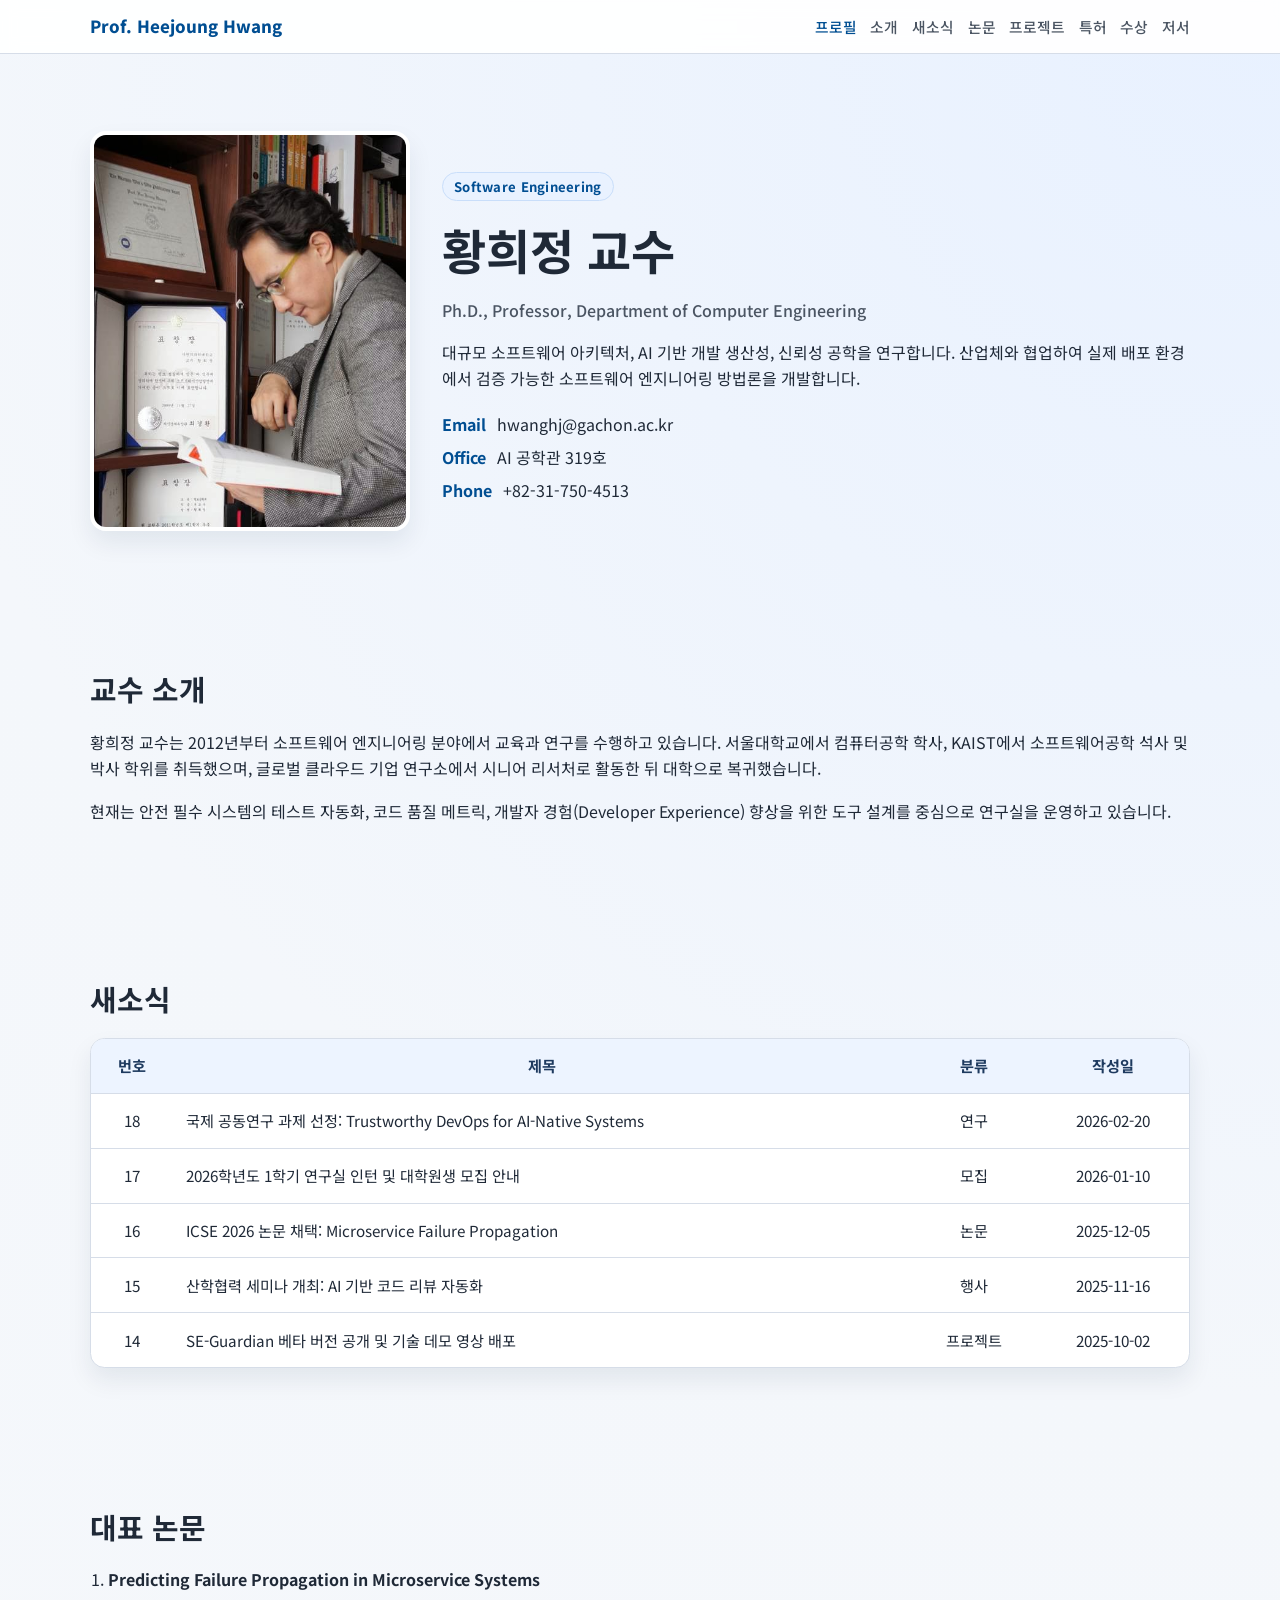
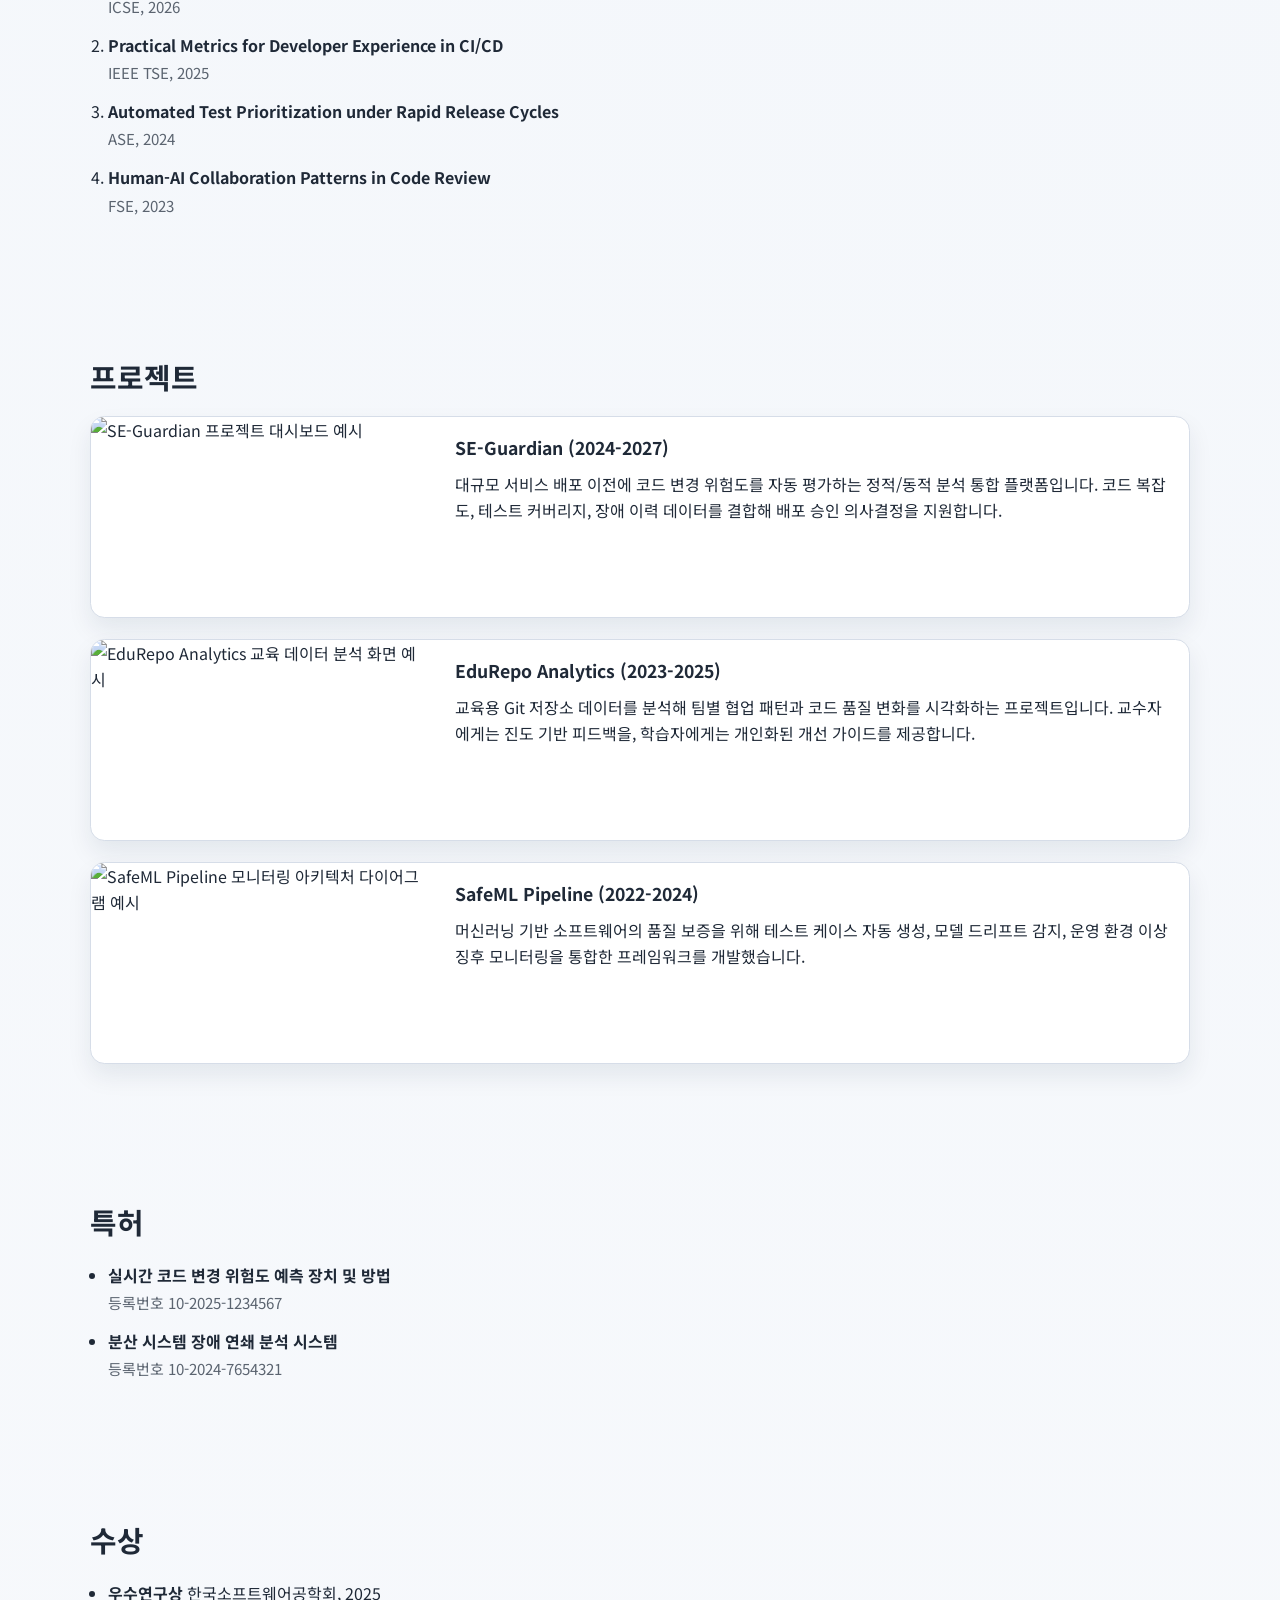
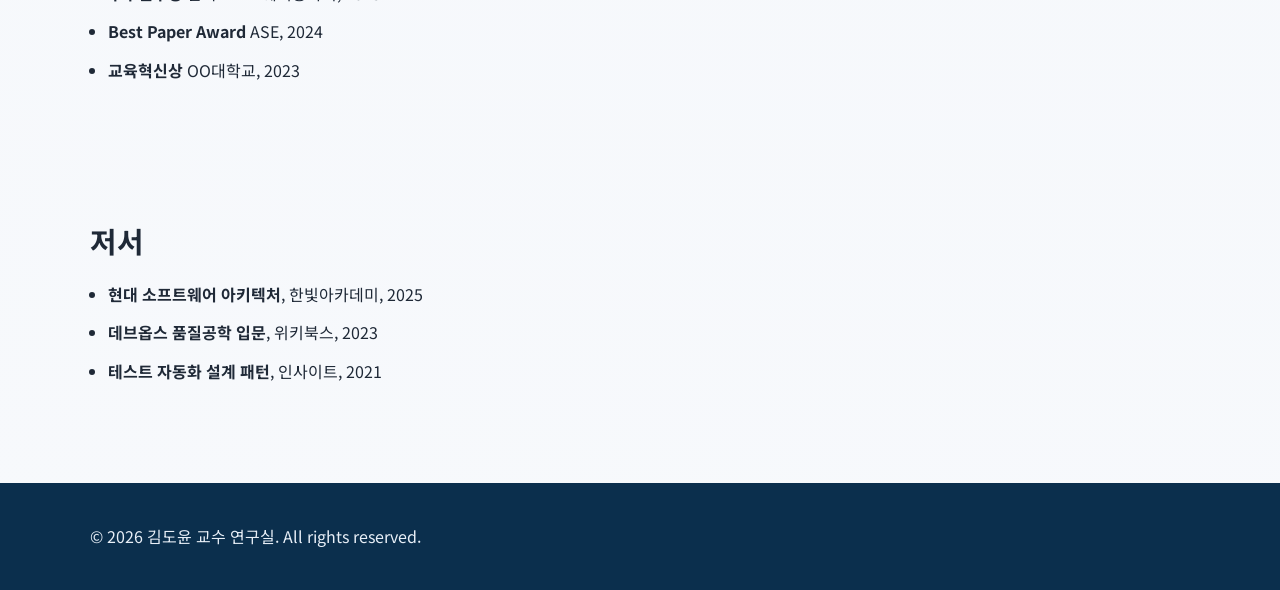
==== index.html @ d131477e "initial commit" ====
<!doctype html>
<html lang="ko">
<head>
  <meta charset="utf-8" />
  <meta name="viewport" content="width=device-width, initial-scale=1" />
  <meta name="description" content="소프트웨어 아키텍처 전문가 황희정 교수 개인 홈페이지" />
  <title>황희정 교수 | SELab</title>
  <link rel="preconnect" href="https://fonts.googleapis.com" />
  <link rel="preconnect" href="https://fonts.gstatic.com" crossorigin />
  <link href="https://fonts.googleapis.com/css2?family=Noto+Sans+KR:wght@400;500;700;800&display=swap" rel="stylesheet" />
  <link rel="stylesheet" href="style.css" />
</head>
<body>
  <header class="site-header" id="top">
    <div class="container header-inner">
      <a href="#top" class="brand">Prof. Heejoung Hwang</a>
      <button class="menu-toggle" aria-label="메뉴 열기" aria-expanded="false">☰</button>
      <nav class="nav" aria-label="주요 메뉴">
        <a href="#profile">프로필</a>
        <a href="#about">소개</a>
        <a href="#news">새소식</a>
        <a href="#papers">논문</a>
        <a href="#projects">프로젝트</a>
        <a href="#patents">특허</a>
        <a href="#awards">수상</a>
        <a href="#books">저서</a>
      </nav>
    </div>
  </header>

  <main>
    <section class="hero section" id="profile">
      <div class="container hero-grid">
        <img
          class="profile-photo"
          src="img/profile.jpg"
          alt="황희정 교수 프로필 사진"
        />
        <div class="hero-text">
          <p class="eyebrow">Software Engineering</p>
          <h1>황희정 교수</h1>
          <p class="subtitle">Ph.D., Professor, Department of Computer Engineering</p>
          <p>
            대규모 소프트웨어 아키텍처, AI 기반 개발 생산성, 신뢰성 공학을 연구합니다.
            산업체와 협업하여 실제 배포 환경에서 검증 가능한 소프트웨어 엔지니어링 방법론을 개발합니다.
          </p>
          <ul class="quick-info">
            <li><strong>Email</strong> hwanghj@gachon.ac.kr</li>
            <li><strong>Office</strong> AI 공학관 319호</li>
            <li><strong>Phone</strong> +82-31-750-4513</li>
          </ul>
        </div>
      </div>
    </section>

    <section class="section" id="about">
      <div class="container">
        <h2>교수 소개</h2>
        <p>
          황희정 교수는 2012년부터 소프트웨어 엔지니어링 분야에서 교육과 연구를 수행하고 있습니다.
          서울대학교에서 컴퓨터공학 학사, KAIST에서 소프트웨어공학 석사 및 박사 학위를 취득했으며,
          글로벌 클라우드 기업 연구소에서 시니어 리서처로 활동한 뒤 대학으로 복귀했습니다.
        </p>
        <p>
          현재는 안전 필수 시스템의 테스트 자동화, 코드 품질 메트릭, 개발자 경험(Developer Experience)
          향상을 위한 도구 설계를 중심으로 연구실을 운영하고 있습니다.
        </p>
      </div>
    </section>

    <section class="section" id="news">
      <div class="container">
        <h2>새소식</h2>
        <div class="news-board-wrap">
          <table class="news-board">
            <caption>교수 연구실 공지 및 소식</caption>
            <thead>
              <tr>
                <th scope="col">번호</th>
                <th scope="col">제목</th>
                <th scope="col">분류</th>
                <th scope="col">작성일</th>
              </tr>
            </thead>
            <tbody>
              <tr>
                <td>18</td>
                <td><a href="news/18.html">국제 공동연구 과제 선정: Trustworthy DevOps for AI-Native Systems</a></td>
                <td>연구</td>
                <td>2026-02-20</td>
              </tr>
              <tr>
                <td>17</td>
                <td><a href="news/17.html">2026학년도 1학기 연구실 인턴 및 대학원생 모집 안내</a></td>
                <td>모집</td>
                <td>2026-01-10</td>
              </tr>
              <tr>
                <td>16</td>
                <td><a href="news/16.html">ICSE 2026 논문 채택: Microservice Failure Propagation</a></td>
                <td>논문</td>
                <td>2025-12-05</td>
              </tr>
              <tr>
                <td>15</td>
                <td><a href="news/15.html">산학협력 세미나 개최: AI 기반 코드 리뷰 자동화</a></td>
                <td>행사</td>
                <td>2025-11-16</td>
              </tr>
              <tr>
                <td>14</td>
                <td><a href="news/14.html">SE-Guardian 베타 버전 공개 및 기술 데모 영상 배포</a></td>
                <td>프로젝트</td>
                <td>2025-10-02</td>
              </tr>
            </tbody>
          </table>
        </div>
      </div>
    </section>

    <section class="section" id="papers">
      <div class="container">
        <h2>대표 논문</h2>
        <ol class="list">
          <li>
            <strong>Predicting Failure Propagation in Microservice Systems</strong>
            <span>ICSE, 2026</span>
          </li>
          <li>
            <strong>Practical Metrics for Developer Experience in CI/CD</strong>
            <span>IEEE TSE, 2025</span>
          </li>
          <li>
            <strong>Automated Test Prioritization under Rapid Release Cycles</strong>
            <span>ASE, 2024</span>
          </li>
          <li>
            <strong>Human-AI Collaboration Patterns in Code Review</strong>
            <span>FSE, 2023</span>
          </li>
        </ol>
      </div>
    </section>

    <section class="section" id="projects">
      <div class="container">
        <h2>프로젝트</h2>
        <div class="project-list">
          <article class="project-item">
            <img
              src="https://images.unsplash.com/photo-1518770660439-4636190af475?auto=format&fit=crop&w=1200&q=80"
              alt="SE-Guardian 프로젝트 대시보드 예시"
            />
            <div class="project-body">
              <h3>SE-Guardian (2024-2027)</h3>
              <p>
                대규모 서비스 배포 이전에 코드 변경 위험도를 자동 평가하는 정적/동적 분석 통합 플랫폼입니다.
                코드 복잡도, 테스트 커버리지, 장애 이력 데이터를 결합해 배포 승인 의사결정을 지원합니다.
              </p>
            </div>
          </article>

          <article class="project-item">
            <img
              src="https://images.unsplash.com/photo-1461749280684-dccba630e2f6?auto=format&fit=crop&w=1200&q=80"
              alt="EduRepo Analytics 교육 데이터 분석 화면 예시"
            />
            <div class="project-body">
              <h3>EduRepo Analytics (2023-2025)</h3>
              <p>
                교육용 Git 저장소 데이터를 분석해 팀별 협업 패턴과 코드 품질 변화를 시각화하는 프로젝트입니다.
                교수자에게는 진도 기반 피드백을, 학습자에게는 개인화된 개선 가이드를 제공합니다.
              </p>
            </div>
          </article>

          <article class="project-item">
            <img
              src="https://images.unsplash.com/photo-1451187580459-43490279c0fa?auto=format&fit=crop&w=1200&q=80"
              alt="SafeML Pipeline 모니터링 아키텍처 다이어그램 예시"
            />
            <div class="project-body">
              <h3>SafeML Pipeline (2022-2024)</h3>
              <p>
                머신러닝 기반 소프트웨어의 품질 보증을 위해 테스트 케이스 자동 생성, 모델 드리프트 감지,
                운영 환경 이상징후 모니터링을 통합한 프레임워크를 개발했습니다.
              </p>
            </div>
          </article>
        </div>
      </div>
    </section>

    <section class="section" id="patents">
      <div class="container">
        <h2>특허</h2>
        <ul class="list">
          <li>
            <strong>실시간 코드 변경 위험도 예측 장치 및 방법</strong>
            <span>등록번호 10-2025-1234567</span>
          </li>
          <li>
            <strong>분산 시스템 장애 연쇄 분석 시스템</strong>
            <span>등록번호 10-2024-7654321</span>
          </li>
        </ul>
      </div>
    </section>

    <section class="section" id="awards">
      <div class="container">
        <h2>수상</h2>
        <ul class="list">
          <li><strong>우수연구상</strong> 한국소프트웨어공학회, 2025</li>
          <li><strong>Best Paper Award</strong> ASE, 2024</li>
          <li><strong>교육혁신상</strong> OO대학교, 2023</li>
        </ul>
      </div>
    </section>

    <section class="section" id="books">
      <div class="container">
        <h2>저서</h2>
        <ul class="list">
          <li><strong>현대 소프트웨어 아키텍처</strong>, 한빛아카데미, 2025</li>
          <li><strong>데브옵스 품질공학 입문</strong>, 위키북스, 2023</li>
          <li><strong>테스트 자동화 설계 패턴</strong>, 인사이트, 2021</li>
        </ul>
      </div>
    </section>
  </main>

  <footer class="site-footer">
    <div class="container">
      <p>© 2026 김도윤 교수 연구실. All rights reserved.</p>
    </div>
  </footer>

  <script src="script.js"></script>
</body>
</html>
---- style.css ----
:root {
  --bg: #f4f7fb;
  --surface: #ffffff;
  --text: #1f2937;
  --muted: #4b5563;
  --line: #d6dde8;
  --primary: #004e92;
  --primary-soft: #e9f2ff;
  --shadow: 0 12px 24px rgba(18, 38, 63, 0.08);
}

* {
  box-sizing: border-box;
}

html {
  scroll-behavior: smooth;
}

body {
  margin: 0;
  font-family: "Noto Sans KR", sans-serif;
  background: radial-gradient(circle at top right, #e8f1ff 0%, #f4f7fb 35%, #f7f9fc 100%);
  color: var(--text);
  line-height: 1.65;
}

.container {
  width: min(1100px, 92%);
  margin: 0 auto;
}

.site-header {
  position: sticky;
  top: 0;
  z-index: 30;
  background: rgba(255, 255, 255, 0.92);
  backdrop-filter: blur(8px);
  border-bottom: 1px solid var(--line);
}

.header-inner {
  display: flex;
  align-items: center;
  justify-content: space-between;
  padding: 0.8rem 0;
  gap: 1rem;
}

.brand {
  font-size: 1.05rem;
  font-weight: 800;
  color: var(--primary);
  text-decoration: none;
}

.nav {
  display: flex;
  gap: 0.85rem;
  flex-wrap: wrap;
}

.nav a {
  text-decoration: none;
  color: var(--muted);
  font-weight: 500;
  font-size: 0.92rem;
}

.nav a:hover,
.nav a.active {
  color: var(--primary);
}

.menu-toggle {
  display: none;
  border: 1px solid var(--line);
  background: var(--surface);
  color: var(--text);
  border-radius: 0.5rem;
  padding: 0.35rem 0.55rem;
  font-size: 1.1rem;
}

.section {
  padding: 4.2rem 0;
}

.section h2 {
  font-size: 1.8rem;
  margin: 0 0 1rem;
}

.hero {
  padding-top: 4.8rem;
}

.hero-grid {
  display: grid;
  grid-template-columns: 320px 1fr;
  gap: 2rem;
  align-items: center;
}

.profile-photo {
  width: 100%;
  border-radius: 1rem;
  border: 4px solid var(--surface);
  box-shadow: var(--shadow);
  object-fit: cover;
  aspect-ratio: 4 / 5;
}

.eyebrow {
  display: inline-block;
  background: var(--primary-soft);
  color: var(--primary);
  border: 1px solid #c9defa;
  border-radius: 999px;
  padding: 0.15rem 0.7rem;
  font-size: 0.82rem;
  font-weight: 700;
  letter-spacing: 0.02em;
  margin-bottom: 0.6rem;
}

.hero-text h1 {
  margin: 0;
  font-size: clamp(2rem, 4vw, 3rem);
}

.subtitle {
  margin: 0.45rem 0 1rem;
  color: var(--muted);
  font-weight: 500;
}

.quick-info {
  list-style: none;
  padding: 0;
  margin: 1.2rem 0 0;
  display: grid;
  gap: 0.4rem;
}

.quick-info strong {
  color: var(--primary);
  margin-right: 0.45rem;
}

.cards {
  display: grid;
  gap: 1rem;
  grid-template-columns: repeat(auto-fit, minmax(230px, 1fr));
}

.card {
  background: var(--surface);
  border: 1px solid var(--line);
  border-radius: 0.9rem;
  padding: 1.15rem;
  box-shadow: var(--shadow);
}

.card h3 {
  margin: 0.35rem 0 0.45rem;
  font-size: 1.04rem;
}

.date {
  margin: 0;
  font-size: 0.82rem;
  color: #6b7280;
}

.news-board-wrap {
  border: 1px solid var(--line);
  border-radius: 0.9rem;
  overflow-x: auto;
  background: var(--surface);
  box-shadow: var(--shadow);
}

.news-board {
  width: 100%;
  border-collapse: collapse;
}

.news-board caption {
  position: absolute;
  width: 1px;
  height: 1px;
  padding: 0;
  margin: -1px;
  overflow: hidden;
  clip: rect(0, 0, 0, 0);
  white-space: nowrap;
  border: 0;
}

.news-board th,
.news-board td {
  padding: 0.9rem 0.8rem;
  border-bottom: 1px solid var(--line);
  font-size: 0.95rem;
}

.news-board th {
  background: #edf4ff;
  color: #1e3a5f;
  font-weight: 700;
}

.news-board td:nth-child(1),
.news-board td:nth-child(3),
.news-board td:nth-child(4) {
  text-align: center;
  white-space: nowrap;
}

.news-board td a {
  color: var(--text);
  text-decoration: none;
}

.news-board td a:hover {
  color: var(--primary);
  text-decoration: underline;
}

.news-board tbody tr:last-child td {
  border-bottom: 0;
}

.project-list {
  display: grid;
  gap: 1.3rem;
}

.project-item {
  display: grid;
  grid-template-columns: minmax(220px, 330px) 1fr;
  gap: 1rem;
  align-items: stretch;
  background: var(--surface);
  border: 1px solid var(--line);
  border-radius: 0.9rem;
  overflow: hidden;
  box-shadow: var(--shadow);
}

.project-item img {
  width: 100%;
  height: 100%;
  object-fit: cover;
  min-height: 200px;
}

.project-body {
  padding: 1rem 1.1rem;
}

.project-body h3 {
  margin: 0 0 0.55rem;
  font-size: 1.1rem;
}

.project-body p {
  margin: 0;
}

.news-page {
  padding: 4rem 0;
}

.news-article {
  max-width: 860px;
  margin: 0 auto;
  background: var(--surface);
  border: 1px solid var(--line);
  border-radius: 1rem;
  padding: 1.4rem;
  box-shadow: var(--shadow);
}

.news-meta-top {
  display: flex;
  flex-wrap: wrap;
  gap: 0.45rem 0.9rem;
  align-items: center;
  color: #5b6470;
  font-size: 0.9rem;
}

.news-chip {
  display: inline-block;
  background: #e7f0ff;
  color: #0f4274;
  border: 1px solid #cddff8;
  border-radius: 999px;
  padding: 0.15rem 0.55rem;
  font-weight: 700;
  font-size: 0.84rem;
}

.news-article h1 {
  margin: 0.8rem 0 1rem;
  font-size: clamp(1.4rem, 3.5vw, 2rem);
  line-height: 1.4;
}

.news-article img {
  width: 100%;
  border-radius: 0.8rem;
  margin-bottom: 1rem;
  object-fit: cover;
  max-height: 420px;
}

.news-article p {
  margin: 0 0 0.9rem;
}

.news-actions {
  margin-top: 1.2rem;
}

.btn-link {
  display: inline-block;
  text-decoration: none;
  background: #0d3e69;
  color: #ffffff;
  border-radius: 0.55rem;
  padding: 0.5rem 0.9rem;
  font-size: 0.92rem;
  font-weight: 600;
}

.btn-link:hover {
  background: #0b3357;
}

.list {
  margin: 0;
  padding-left: 1.1rem;
  display: grid;
  gap: 0.75rem;
}

.list span {
  display: block;
  color: #5b6470;
  font-size: 0.94rem;
  margin-top: 0.18rem;
}

.site-footer {
  background: #0b2f4d;
  color: #e8eff7;
  padding: 1.5rem 0;
  margin-top: 2rem;
}

@media (max-width: 900px) {
  .hero-grid {
    grid-template-columns: 1fr;
    gap: 1.4rem;
  }

  .profile-photo {
    max-width: 340px;
  }
}

@media (max-width: 760px) {
  .menu-toggle {
    display: inline-flex;
    align-items: center;
    justify-content: center;
  }

  .nav {
    position: absolute;
    right: 4%;
    top: 100%;
    background: var(--surface);
    border: 1px solid var(--line);
    border-radius: 0.7rem;
    padding: 0.65rem;
    box-shadow: var(--shadow);
    display: none;
    flex-direction: column;
    min-width: 175px;
  }

  .nav.open {
    display: flex;
  }

  .section {
    padding: 3.2rem 0;
  }

  .news-board th,
  .news-board td {
    font-size: 0.86rem;
    padding: 0.7rem 0.45rem;
  }

  .project-item {
    grid-template-columns: 1fr;
  }

  .project-item img {
    min-height: 180px;
    max-height: 220px;
  }

  .news-page {
    padding: 2.2rem 0;
  }

  .news-article {
    padding: 1rem;
  }
}
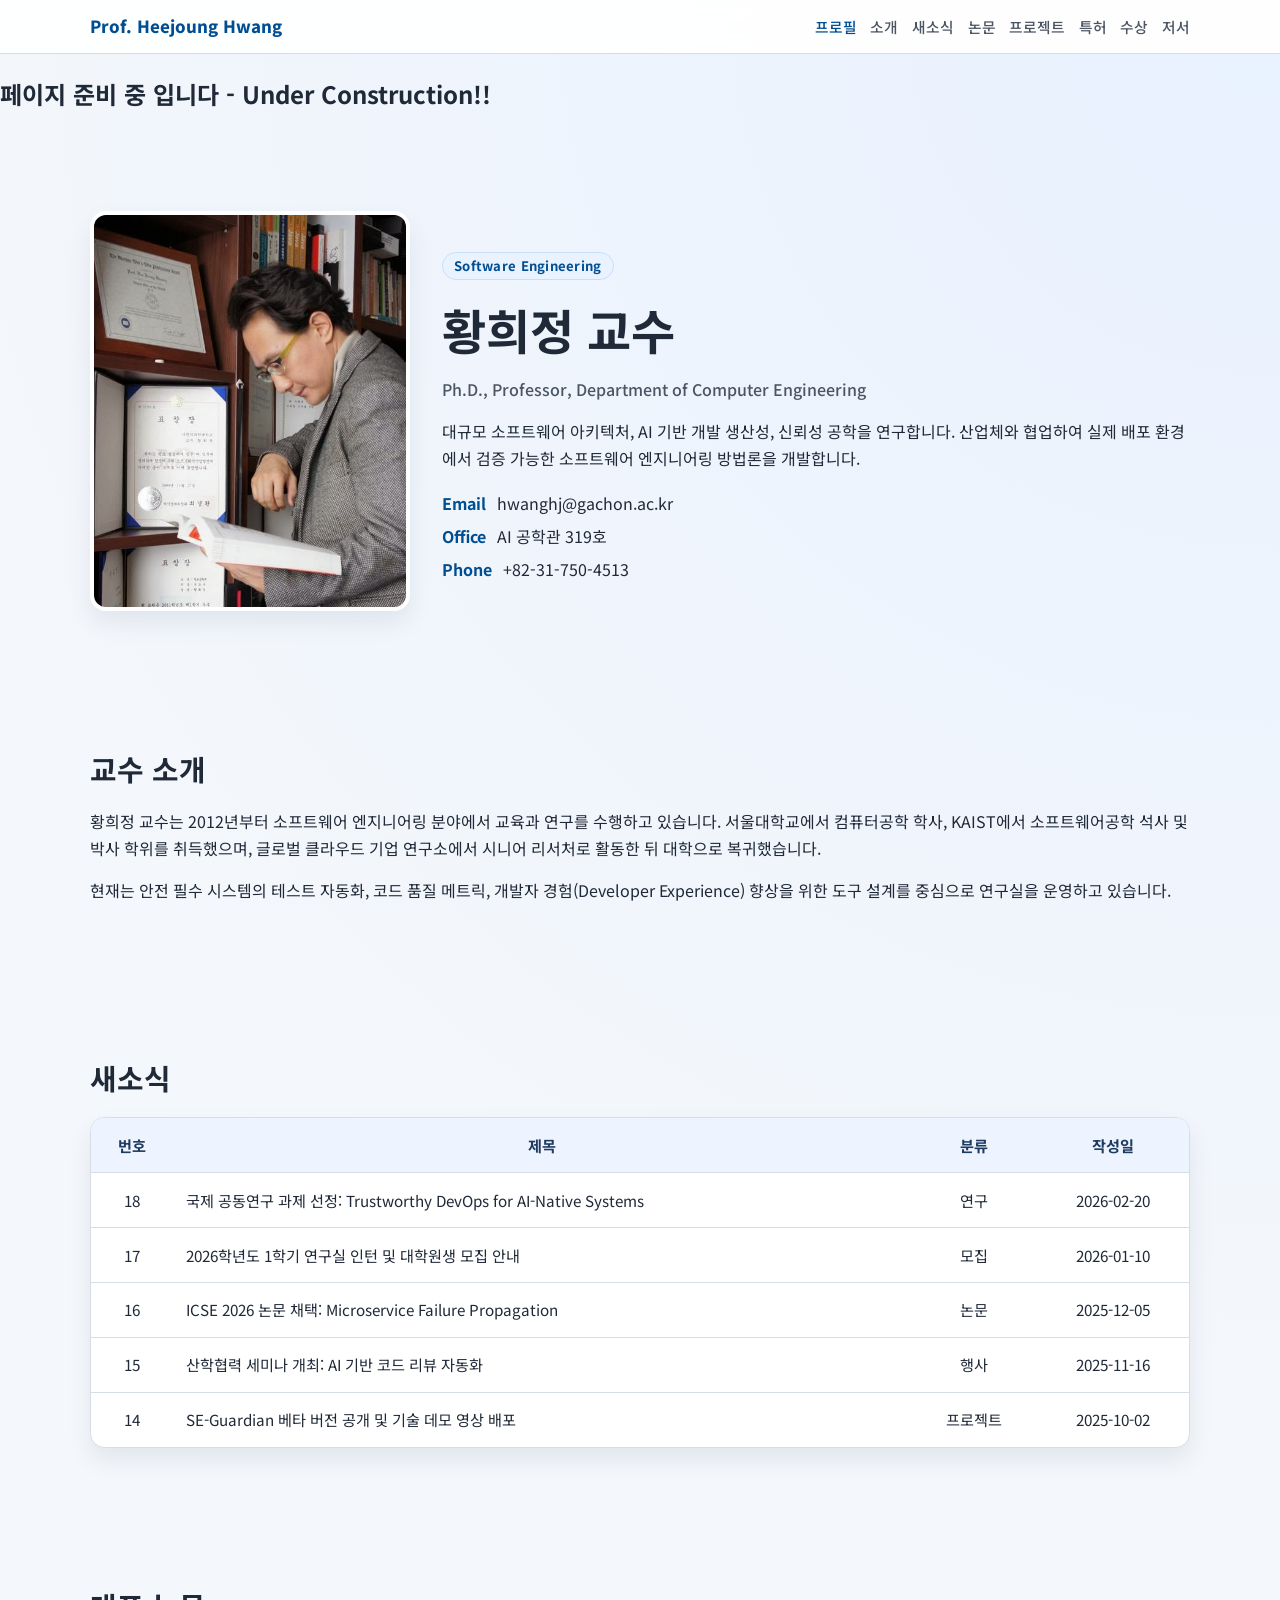
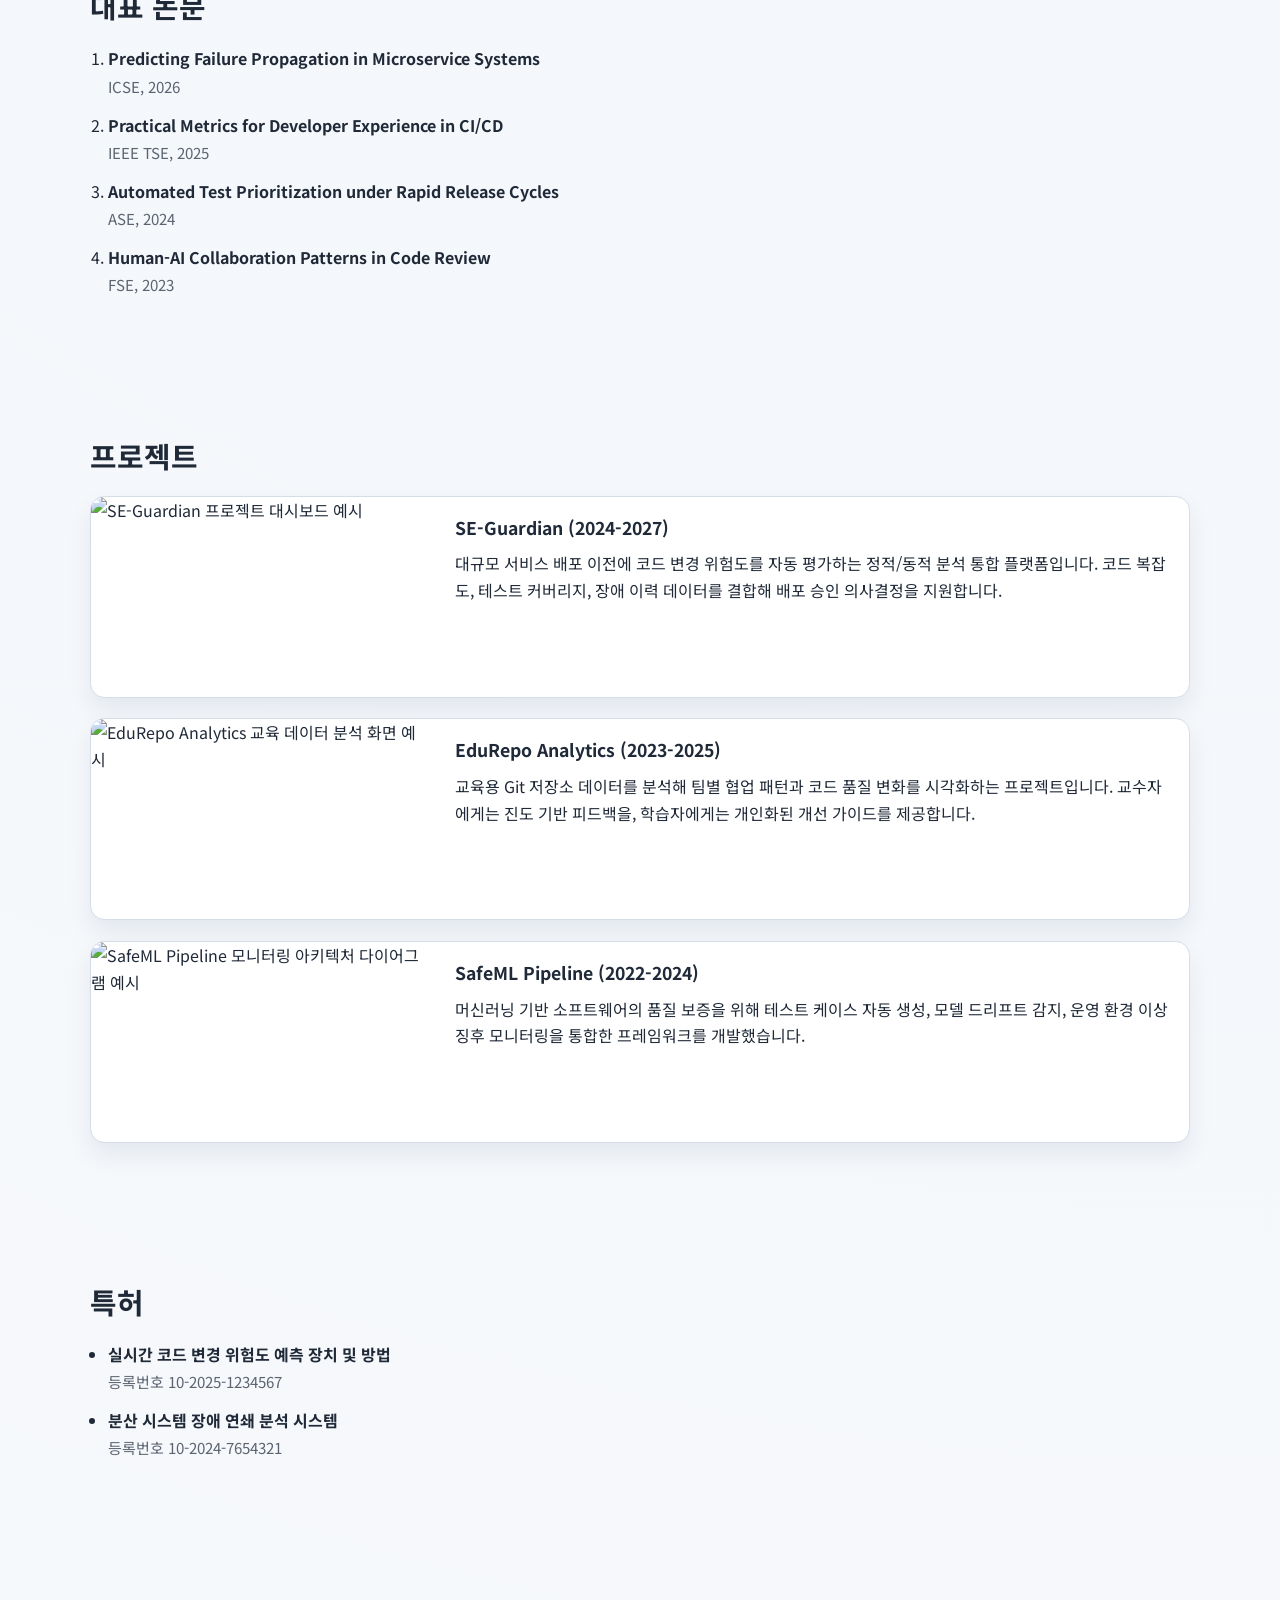
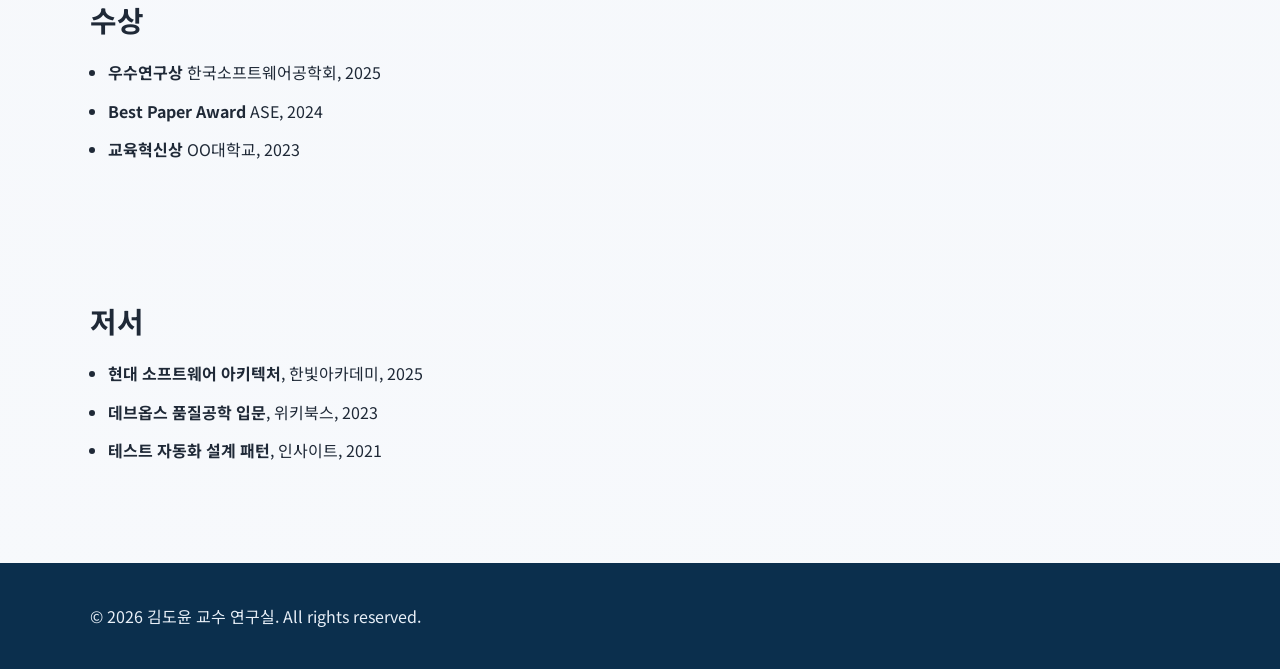
==== commit 2093e5dd: "운영중" ====
--- a/index.html
+++ b/index.html
@@ -27,7 +27,7 @@
       </nav>
     </div>
   </header>
-
+  <h2>페이지 준비 중 입니다 - Under Construction!!</h2>
   <main>
     <section class="hero section" id="profile">
       <div class="container hero-grid">
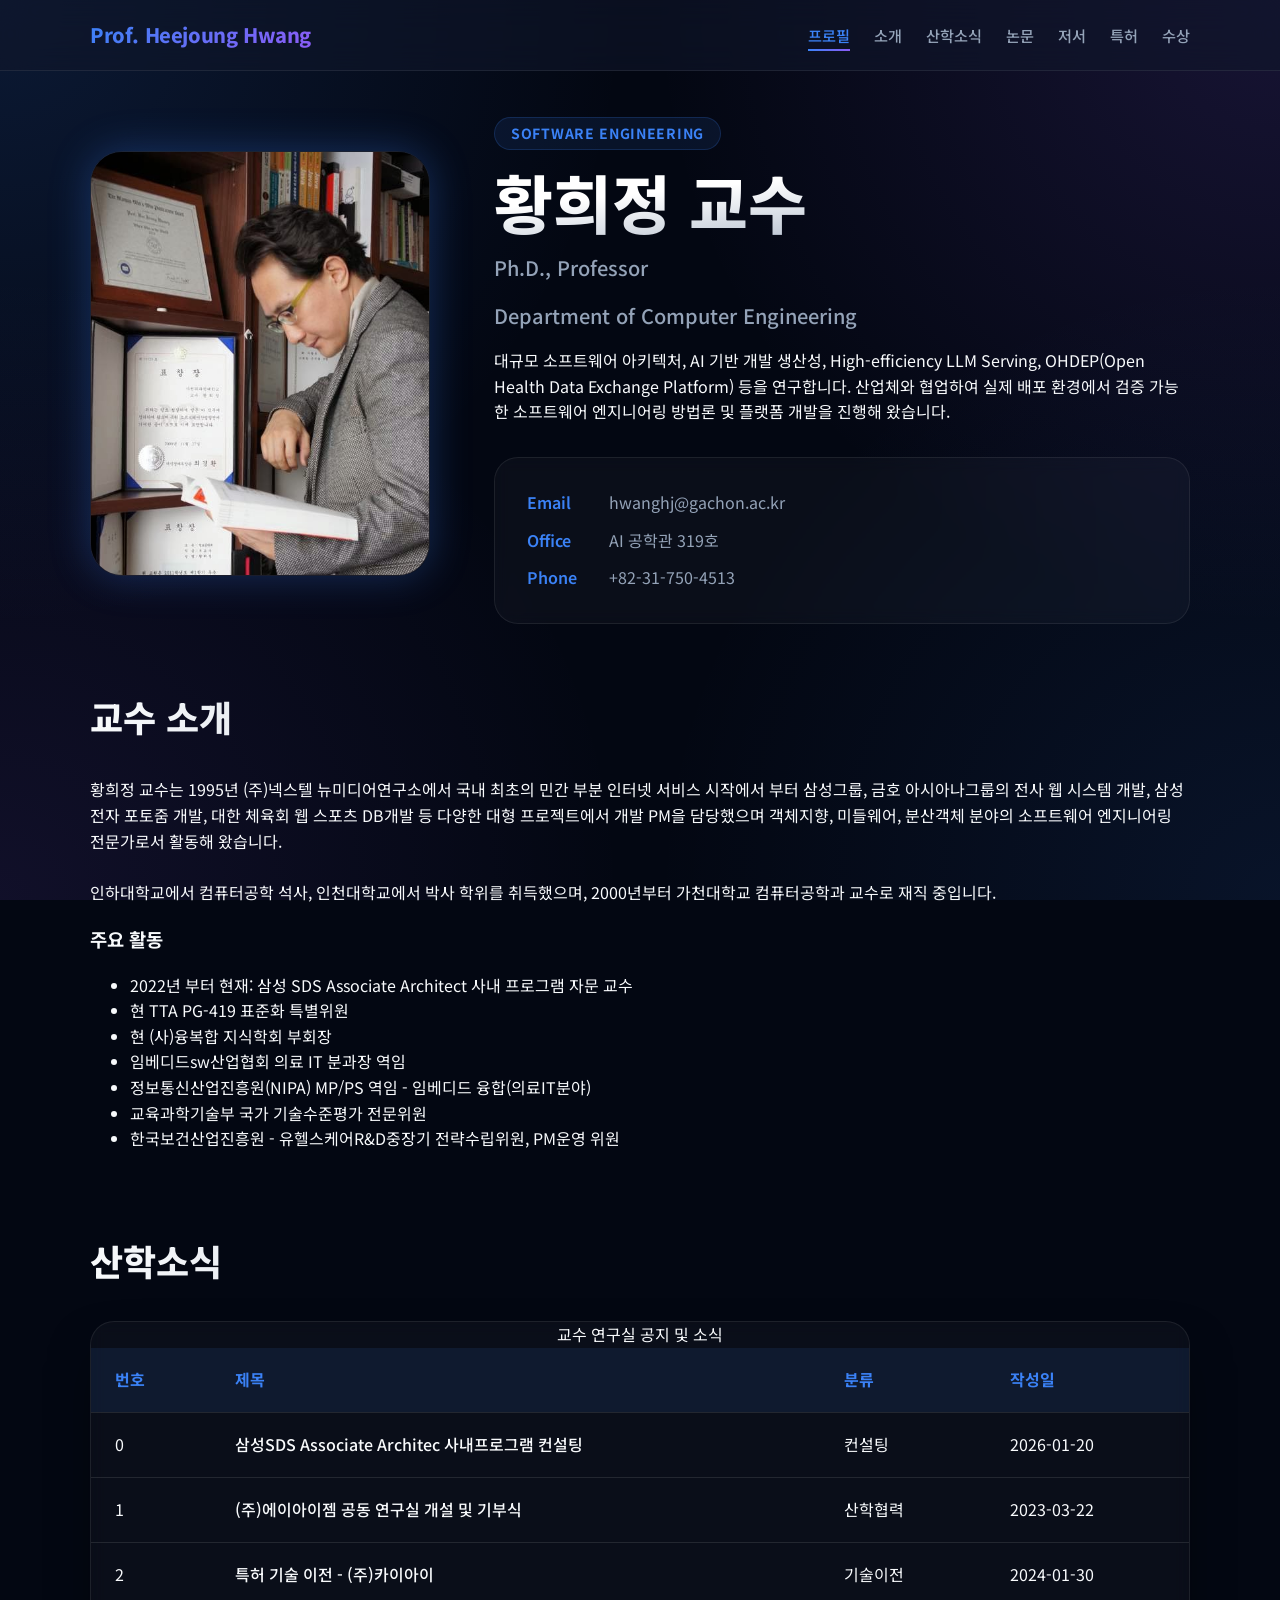
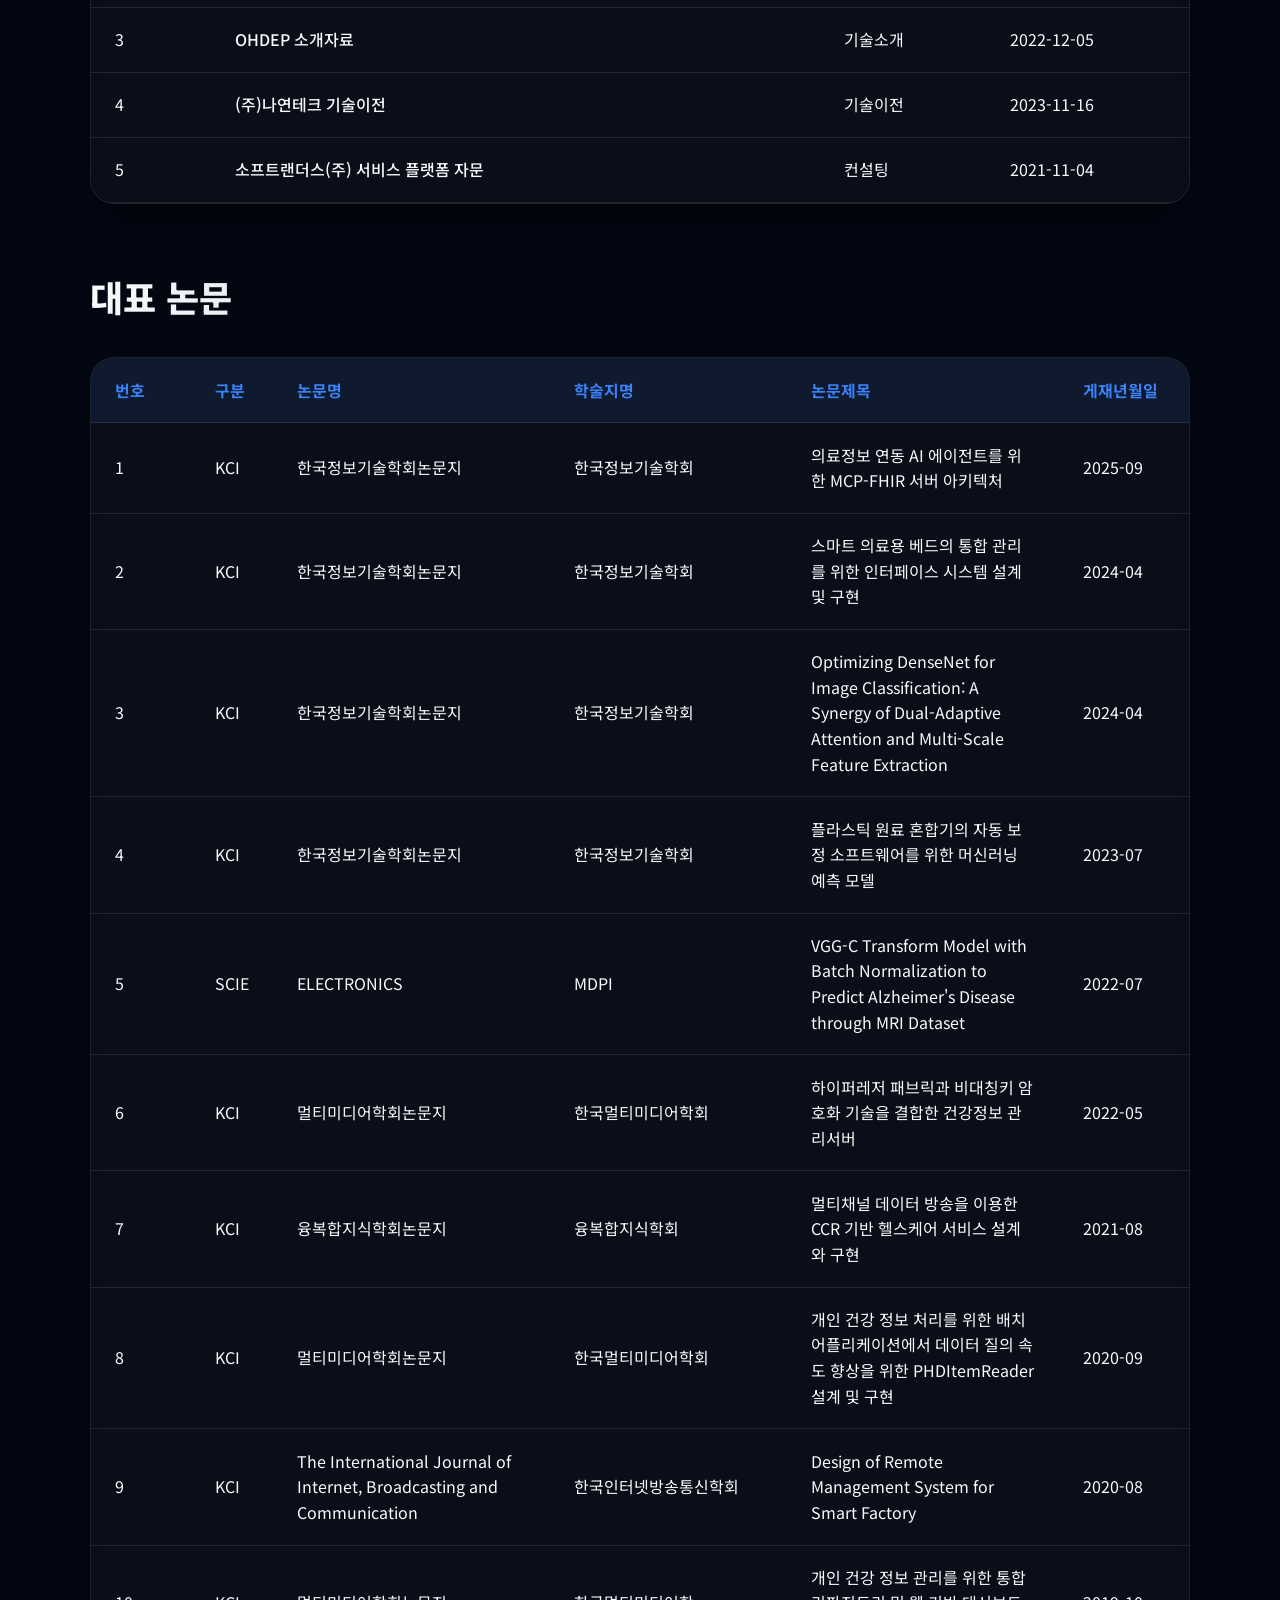
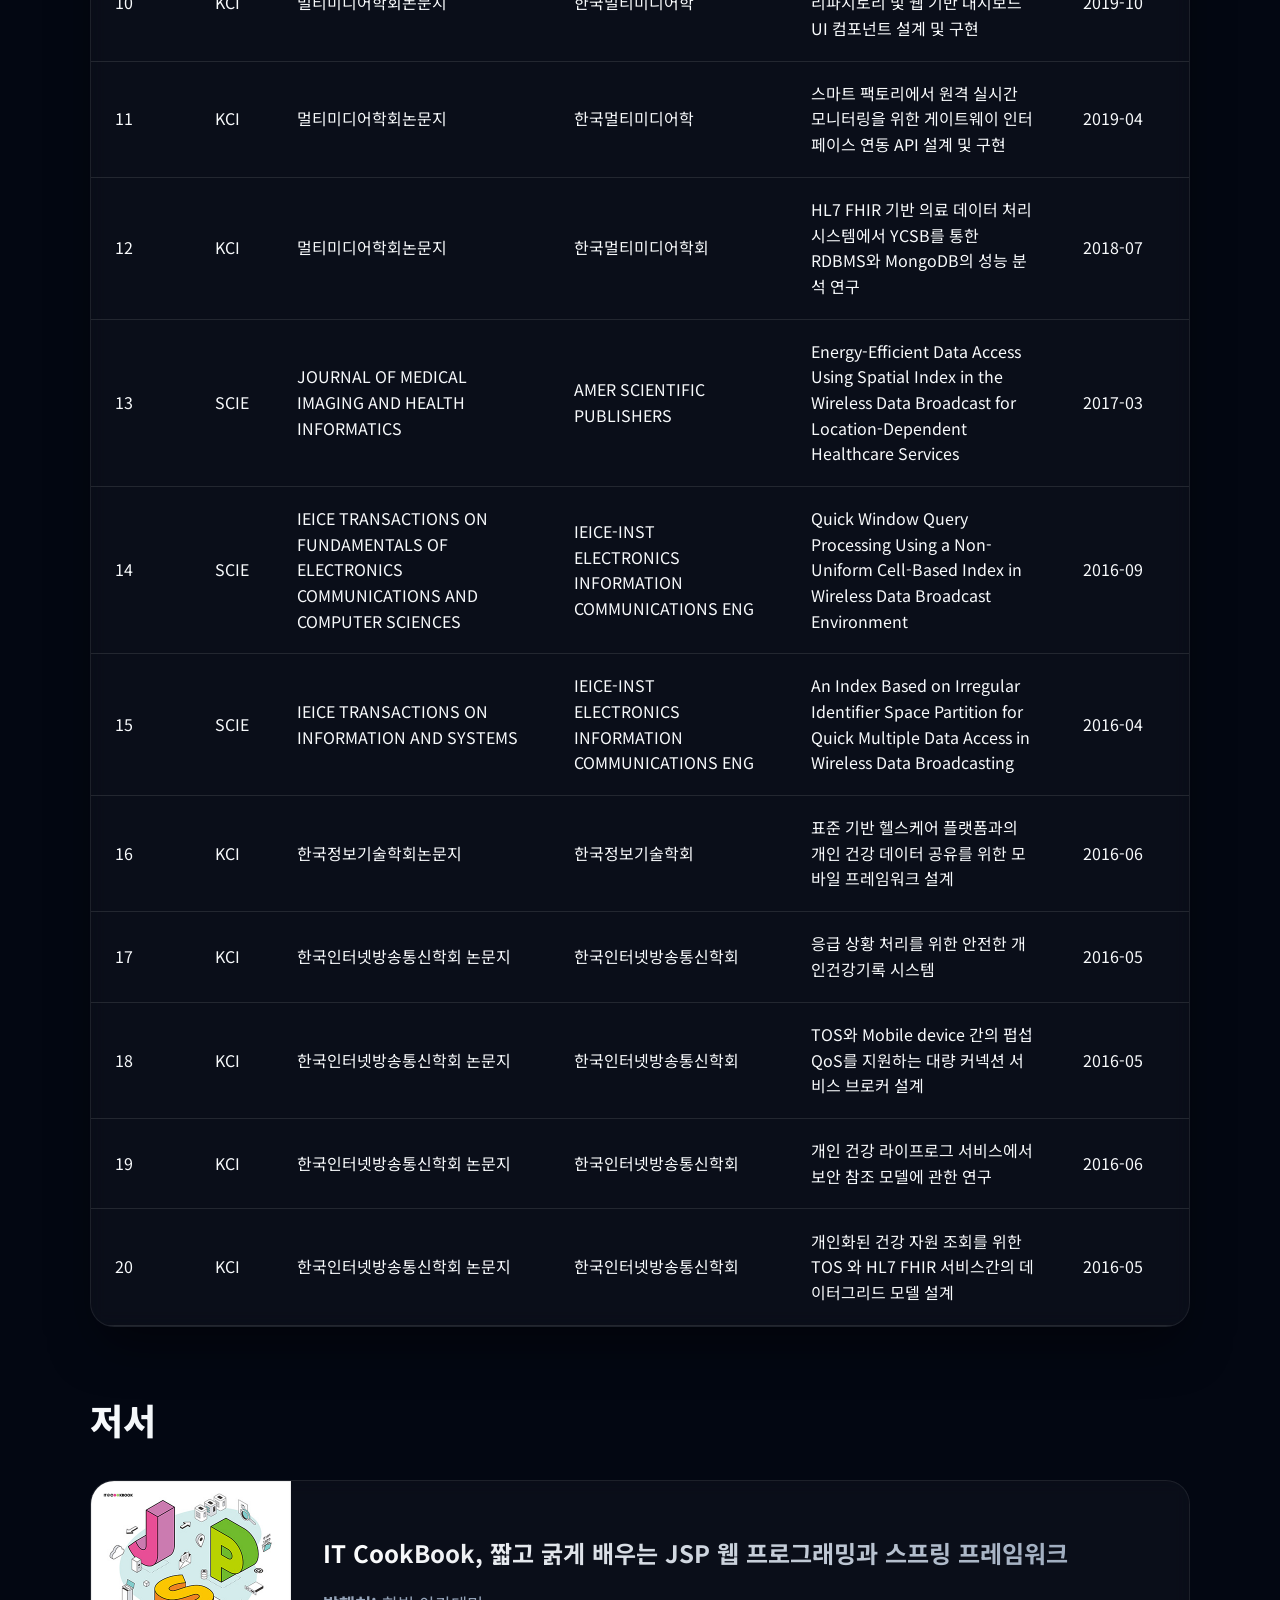
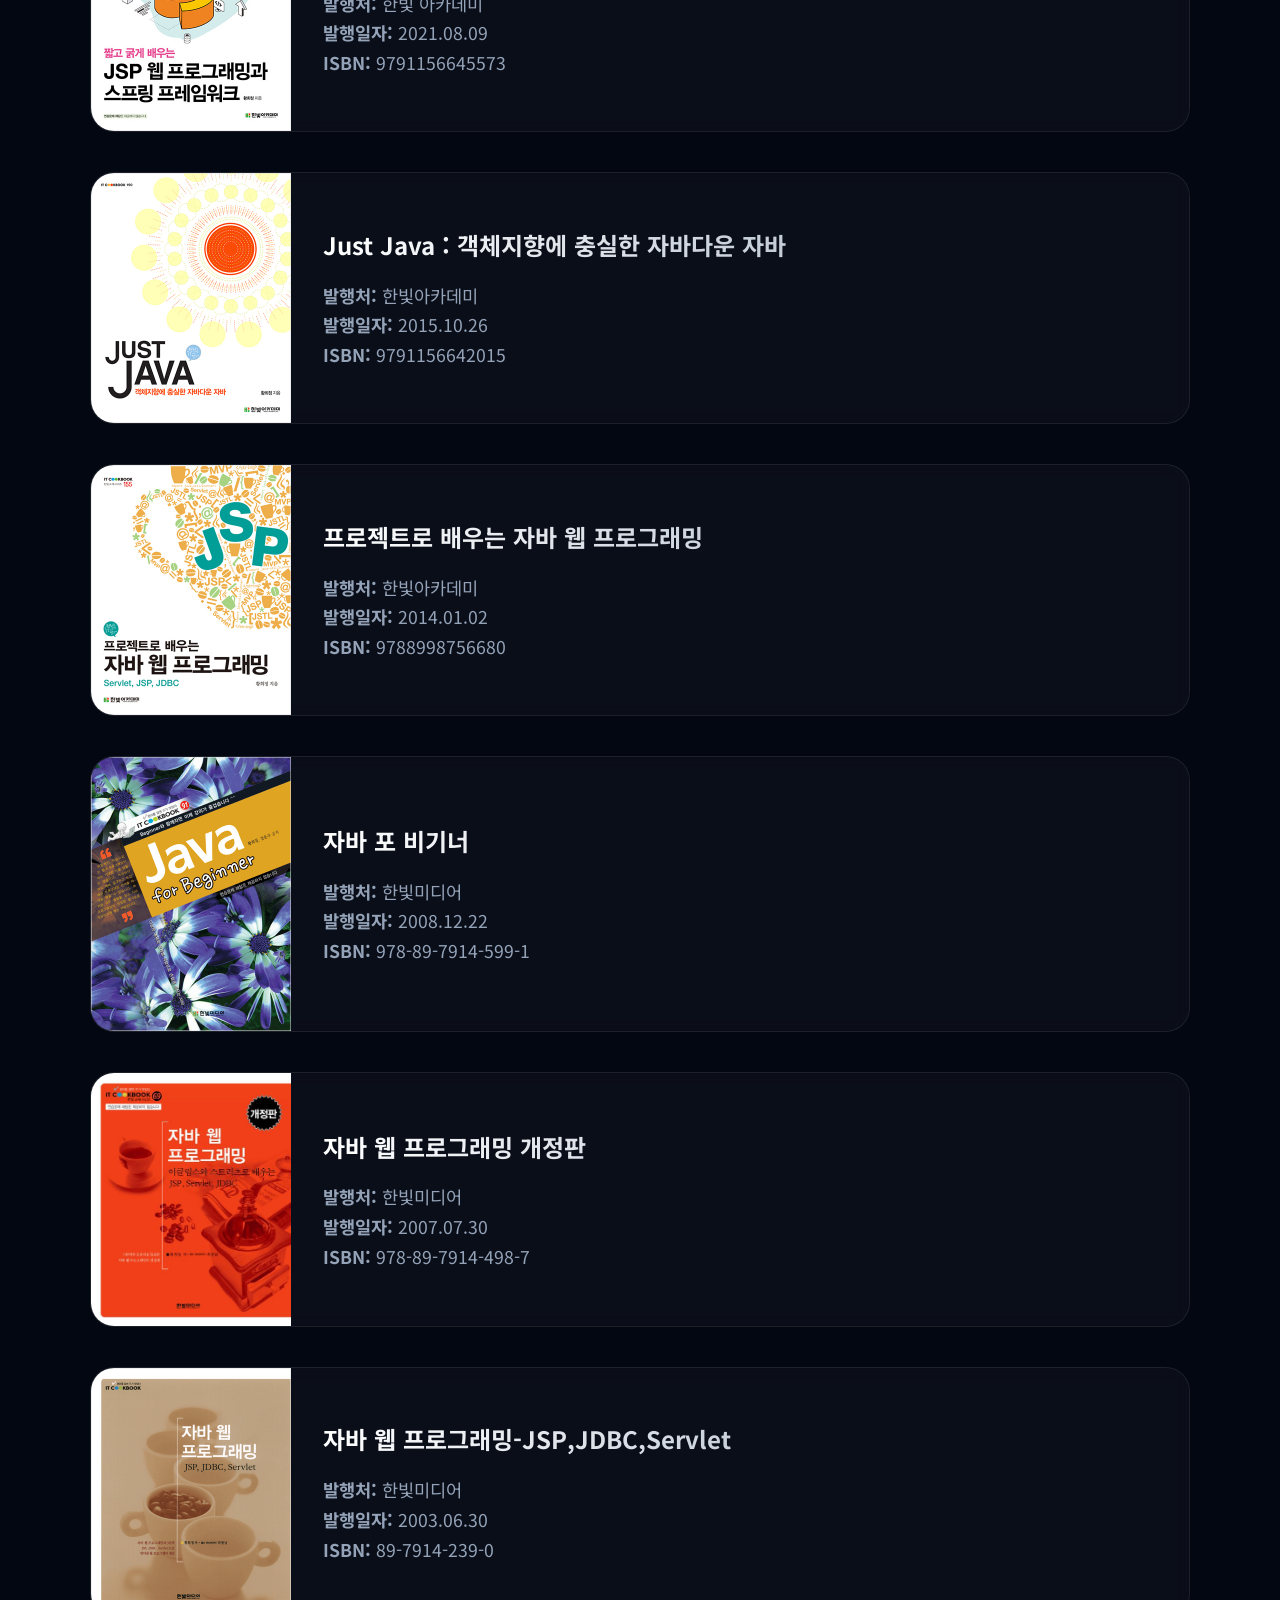
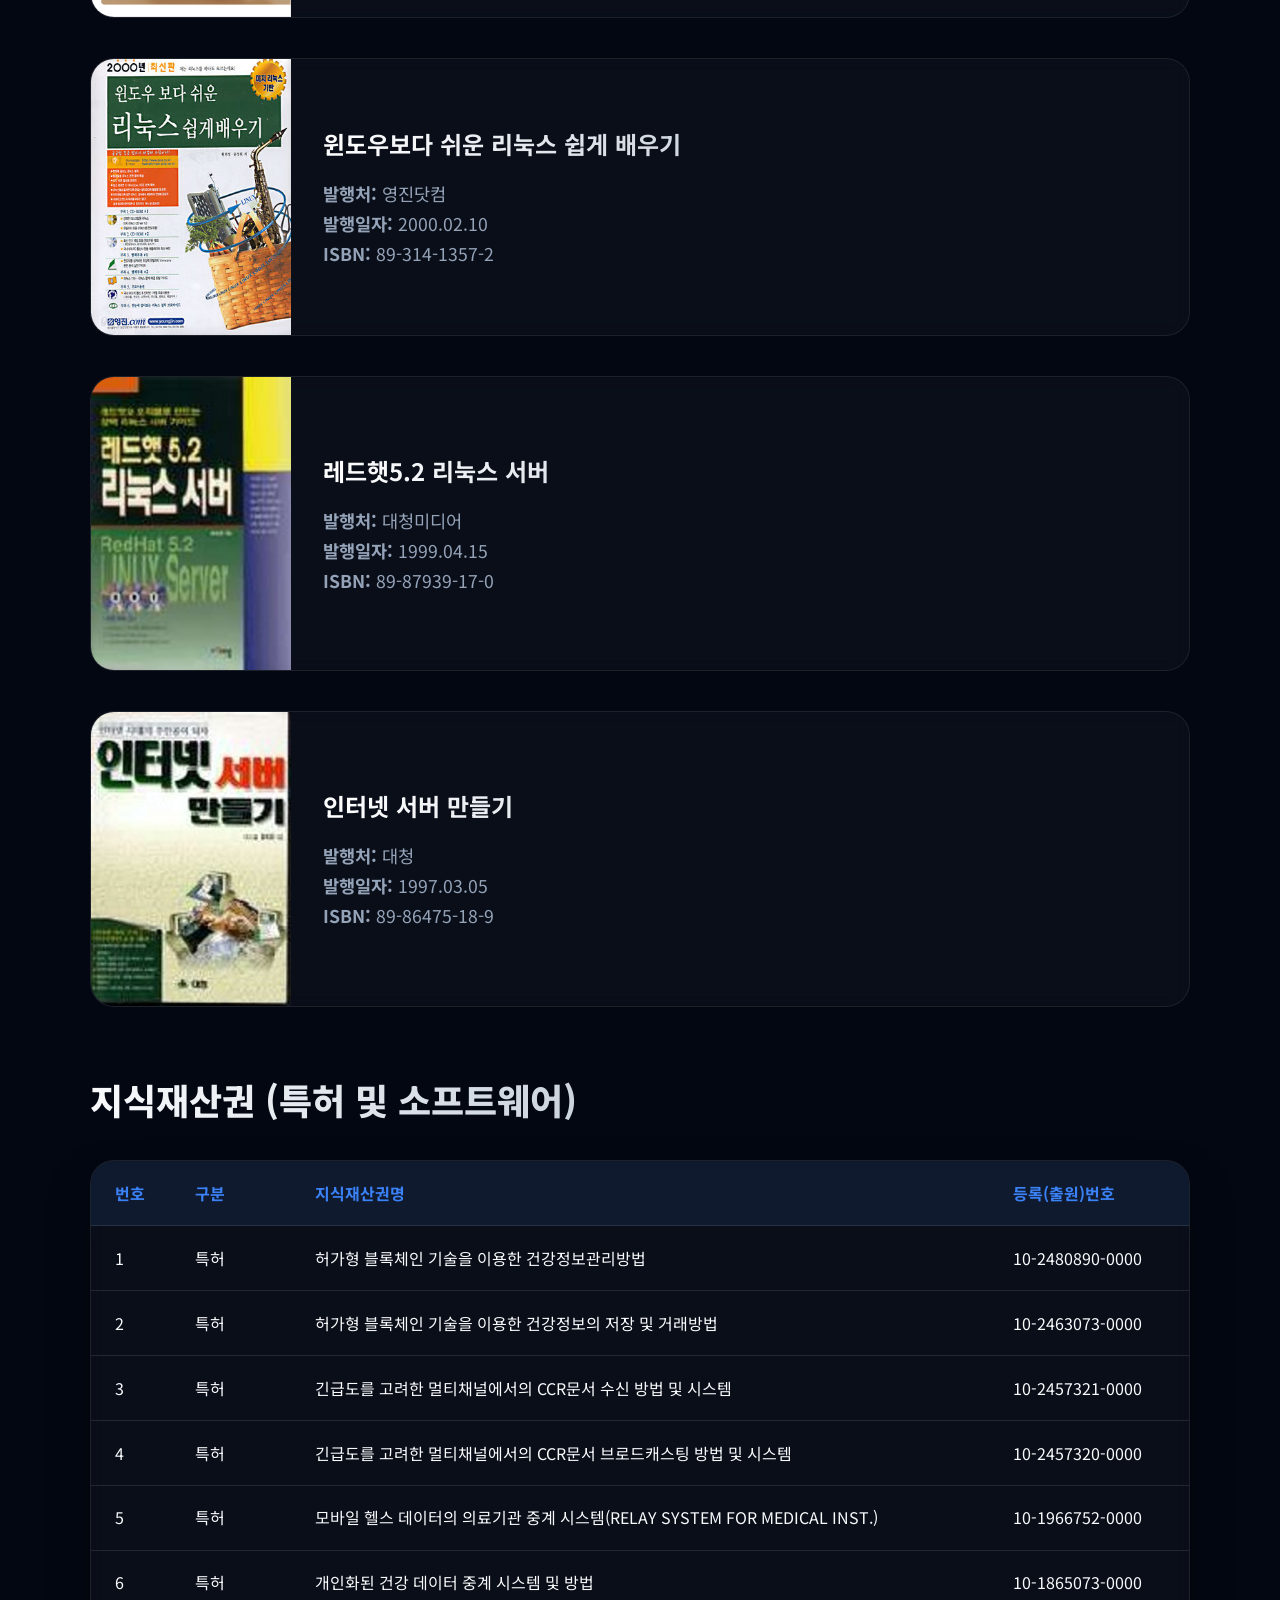
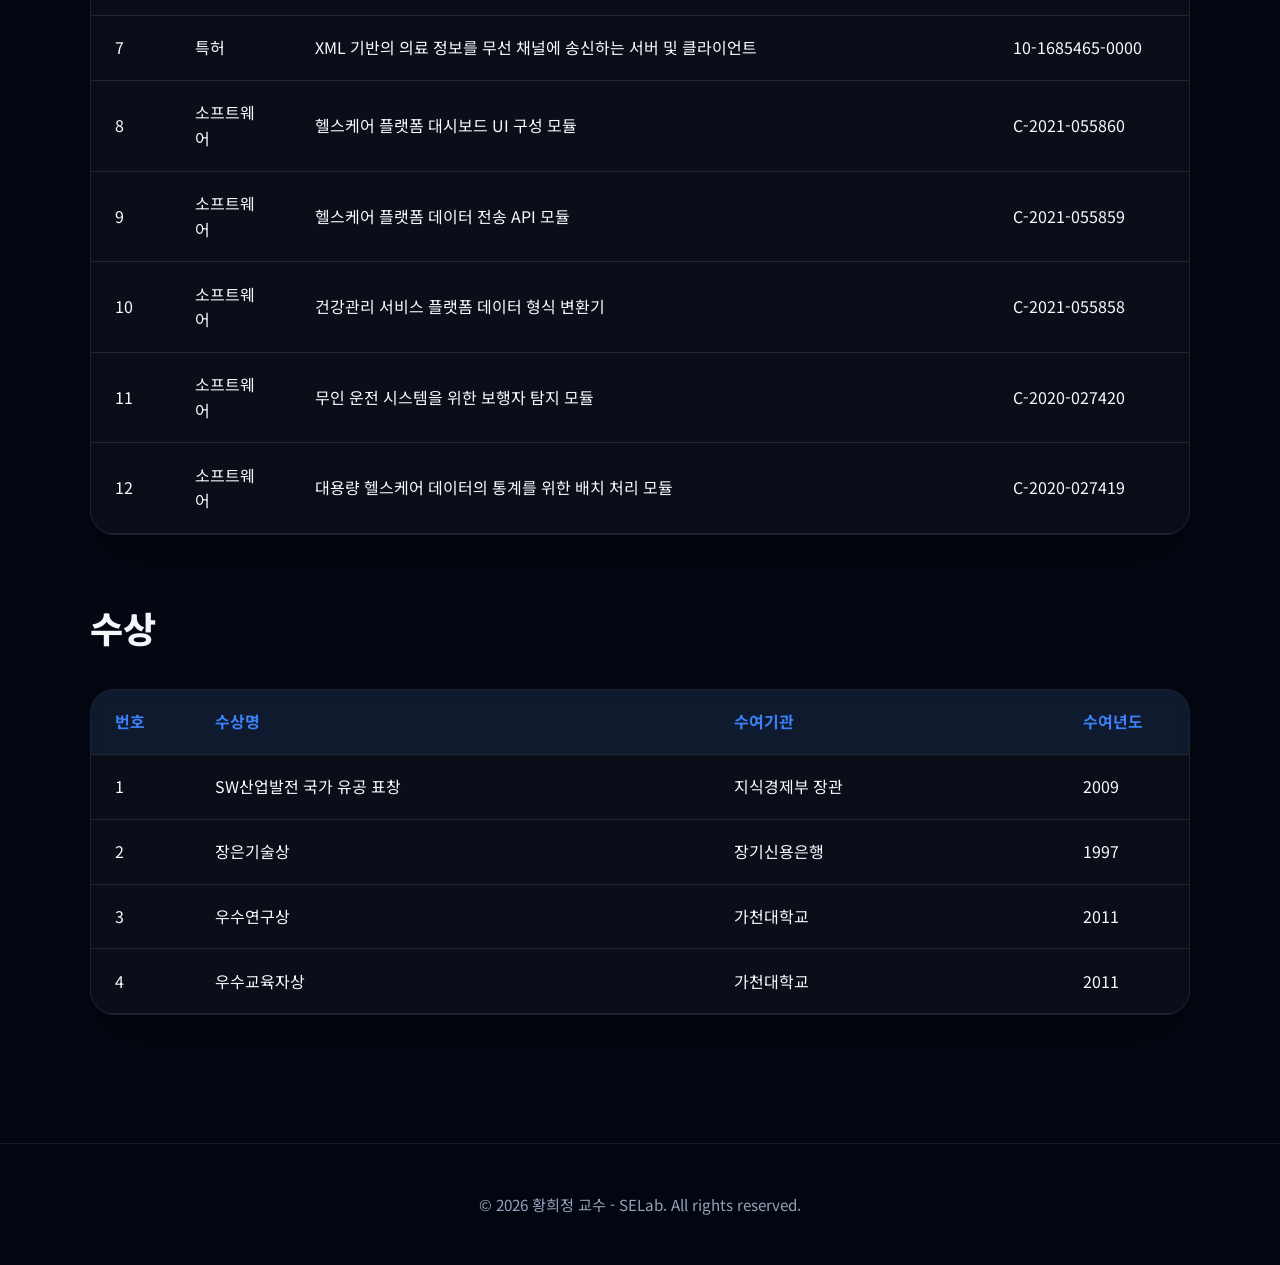
==== commit 9c714d15: "홈페이지 1차 완성" ====
--- a/index.html
+++ b/index.html
@@ -1,5 +1,6 @@
 <!doctype html>
 <html lang="ko">
+
 <head>
   <meta charset="utf-8" />
   <meta name="viewport" content="width=device-width, initial-scale=1" />
@@ -10,6 +11,7 @@
   <link href="https://fonts.googleapis.com/css2?family=Noto+Sans+KR:wght@400;500;700;800&display=swap" rel="stylesheet" />
   <link rel="stylesheet" href="style.css" />
 </head>
+
 <body>
   <header class="site-header" id="top">
     <div class="container header-inner">
@@ -18,31 +20,26 @@
       <nav class="nav" aria-label="주요 메뉴">
         <a href="#profile">프로필</a>
         <a href="#about">소개</a>
-        <a href="#news">새소식</a>
+        <a href="#news">산학소식</a>
         <a href="#papers">논문</a>
-        <a href="#projects">프로젝트</a>
+        <a href="#books">저서</a>
         <a href="#patents">특허</a>
         <a href="#awards">수상</a>
-        <a href="#books">저서</a>
       </nav>
     </div>
   </header>
-  <h2>페이지 준비 중 입니다 - Under Construction!!</h2>
   <main>
     <section class="hero section" id="profile">
       <div class="container hero-grid">
-        <img
-          class="profile-photo"
-          src="img/profile.jpg"
-          alt="황희정 교수 프로필 사진"
-        />
+        <img class="profile-photo" src="img/profile.jpg" alt="황희정 교수 프로필 사진" />
         <div class="hero-text">
           <p class="eyebrow">Software Engineering</p>
           <h1>황희정 교수</h1>
-          <p class="subtitle">Ph.D., Professor, Department of Computer Engineering</p>
+          <p class="subtitle">Ph.D., Professor</p>
+          <p class="subtitle">Department of Computer Engineering</p>
           <p>
-            대규모 소프트웨어 아키텍처, AI 기반 개발 생산성, 신뢰성 공학을 연구합니다.
-            산업체와 협업하여 실제 배포 환경에서 검증 가능한 소프트웨어 엔지니어링 방법론을 개발합니다.
+            대규모 소프트웨어 아키텍처, AI 기반 개발 생산성, High-efficiency LLM Serving, OHDEP(Open Health Data Exchange Platform) 등을 연구합니다.
+            산업체와 협업하여 실제 배포 환경에서 검증 가능한 소프트웨어 엔지니어링 방법론 및 플랫폼 개발을 진행해 왔습니다.
           </p>
           <ul class="quick-info">
             <li><strong>Email</strong> hwanghj@gachon.ac.kr</li>
@@ -57,20 +54,31 @@
       <div class="container">
         <h2>교수 소개</h2>
         <p>
-          황희정 교수는 2012년부터 소프트웨어 엔지니어링 분야에서 교육과 연구를 수행하고 있습니다.
-          서울대학교에서 컴퓨터공학 학사, KAIST에서 소프트웨어공학 석사 및 박사 학위를 취득했으며,
-          글로벌 클라우드 기업 연구소에서 시니어 리서처로 활동한 뒤 대학으로 복귀했습니다.
+          황희정 교수는 1995년 (주)넥스텔 뉴미디어연구소에서 국내 최초의 민간 부분 인터넷 서비스 시작에서 부터
+          삼성그룹, 금호 아시아나그룹의 전사 웹 시스템 개발, 삼성전자 포토줌 개발, 대한 체육회 웹 스포츠 DB개발 등 다양한 대형 프로젝트에서 개발 PM을 담당했으며
+          객체지향, 미들웨어, 분산객체 분야의 소프트웨어 엔지니어링 전문가로서 활동해 왔습니다.<br><br>
+
+          인하대학교에서 컴퓨터공학 석사, 인천대학교에서 박사 학위를 취득했으며, 2000년부터 가천대학교 컴퓨터공학과 교수로 재직 중입니다.
         </p>
         <p>
-          현재는 안전 필수 시스템의 테스트 자동화, 코드 품질 메트릭, 개발자 경험(Developer Experience)
-          향상을 위한 도구 설계를 중심으로 연구실을 운영하고 있습니다.
+        <h3>주요 활동</h3>
+        <ul>
+          <li>2022년 부터 현재: 삼성 SDS Associate Architect 사내 프로그램 자문 교수</li>
+          <li>현 TTA PG-419 표준화 특별위원</li>
+          <li>현 (사)융복합 지식학회 부회장</li>
+          <li>임베디드sw산업협회 의료 IT 분과장 역임</li>
+          <li>정보통신산업진흥원(NIPA) MP/PS 역임 - 임베디드 융합(의료IT분야)</li>
+          <li>교육과학기술부 국가 기술수준평가 전문위원</li>
+          <li>한국보건산업진흥원 - 유헬스케어R&D중장기 전략수립위원, PM운영 위원</li>
+
+        </ul>
         </p>
       </div>
     </section>
 
     <section class="section" id="news">
       <div class="container">
-        <h2>새소식</h2>
+        <h2>산학소식</h2>
         <div class="news-board-wrap">
           <table class="news-board">
             <caption>교수 연구실 공지 및 소식</caption>
@@ -84,34 +92,40 @@
             </thead>
             <tbody>
               <tr>
-                <td>18</td>
-                <td><a href="news/18.html">국제 공동연구 과제 선정: Trustworthy DevOps for AI-Native Systems</a></td>
-                <td>연구</td>
-                <td>2026-02-20</td>
-              </tr>
-              <tr>
-                <td>17</td>
-                <td><a href="news/17.html">2026학년도 1학기 연구실 인턴 및 대학원생 모집 안내</a></td>
-                <td>모집</td>
-                <td>2026-01-10</td>
-              </tr>
-              <tr>
-                <td>16</td>
-                <td><a href="news/16.html">ICSE 2026 논문 채택: Microservice Failure Propagation</a></td>
-                <td>논문</td>
-                <td>2025-12-05</td>
-              </tr>
-              <tr>
-                <td>15</td>
-                <td><a href="news/15.html">산학협력 세미나 개최: AI 기반 코드 리뷰 자동화</a></td>
-                <td>행사</td>
-                <td>2025-11-16</td>
-              </tr>
-              <tr>
-                <td>14</td>
-                <td><a href="news/14.html">SE-Guardian 베타 버전 공개 및 기술 데모 영상 배포</a></td>
-                <td>프로젝트</td>
-                <td>2025-10-02</td>
+                <td>0</td>
+                <td><a href="news/0.html">삼성SDS Associate Architec 사내프로그램 컨설팅</a></td>
+                <td>컨설팅</td>
+                <td>2026-01-20</td>
+              </tr>
+              <tr>
+                <td>1</td>
+                <td><a href="news/1.html">(주)에이아이젬 공동 연구실 개설 및 기부식</a></td>
+                <td>산학협력</td>
+                <td>2023-03-22</td>
+              </tr>
+              <tr>
+                <td>2</td>
+                <td><a href="news/2.html">특허 기술 이전 - (주)카이아이</a></td>
+                <td>기술이전</td>
+                <td>2024-01-30</td>
+              </tr>
+              <tr>
+                <td>3</td>
+                <td><a href="news/3.html">OHDEP 소개자료</a></td>
+                <td>기술소개</td>
+                <td>2022-12-05</td>
+              </tr>
+              <tr>
+                <td>4</td>
+                <td><a href="news/4.html">(주)나연테크 기술이전</a></td>
+                <td>기술이전</td>
+                <td>2023-11-16</td>
+              </tr>
+              <tr>
+                <td>5</td>
+                <td><a href="news/5.html">소프트랜더스(주) 서비스 플랫폼 자문</a></td>
+                <td>컨설팅</td>
+                <td>2021-11-04</td>
               </tr>
             </tbody>
           </table>
@@ -122,69 +136,293 @@
     <section class="section" id="papers">
       <div class="container">
         <h2>대표 논문</h2>
-        <ol class="list">
-          <li>
-            <strong>Predicting Failure Propagation in Microservice Systems</strong>
-            <span>ICSE, 2026</span>
-          </li>
-          <li>
-            <strong>Practical Metrics for Developer Experience in CI/CD</strong>
-            <span>IEEE TSE, 2025</span>
-          </li>
-          <li>
-            <strong>Automated Test Prioritization under Rapid Release Cycles</strong>
-            <span>ASE, 2024</span>
-          </li>
-          <li>
-            <strong>Human-AI Collaboration Patterns in Code Review</strong>
-            <span>FSE, 2023</span>
-          </li>
-        </ol>
-      </div>
-    </section>
-
-    <section class="section" id="projects">
+        <div class="news-board-wrap">
+          <table class="news-board">
+            <thead>
+              <tr>
+                <th scope="col" style="width:100px">번호</th>
+                <th scope="col">구분</th>
+                <th scope="col">논문명</th>
+                <th scope="col">학술지명</th>
+                <th scope="col">논문제목</th>
+                <th scope="col" style="width: 130px;">게재년월일</th>
+              </tr>
+            </thead>
+            <tbody>
+              <tr>
+                <td>1</td>
+                <td>KCI</td>
+                <td>한국정보기술학회논문지</td>
+                <td>한국정보기술학회</td>
+                <td>의료정보 연동 AI 에이전트를 위한 MCP-FHIR 서버 아키텍처</td>
+                <td>2025-09</td>
+              </tr>
+              <tr>
+                <td>2</td>
+                <td>KCI</td>
+                <td>한국정보기술학회논문지</td>
+                <td>한국정보기술학회</td>
+                <td>스마트 의료용 베드의 통합 관리를 위한 인터페이스 시스템 설계 및 구현</td>
+                <td>2024-04</td>
+              </tr>
+              <tr>
+                <td>3</td>
+                <td>KCI</td>
+                <td>한국정보기술학회논문지</td>
+                <td>한국정보기술학회</td>
+                <td>Optimizing DenseNet for Image Classification: A Synergy of Dual-Adaptive Attention and Multi-Scale Feature Extraction</td>
+                <td>2024-04</td>
+              </tr>
+              <tr>
+                <td>4</td>
+                <td>KCI</td>
+                <td>한국정보기술학회논문지</td>
+                <td>한국정보기술학회</td>
+                <td>플라스틱 원료 혼합기의 자동 보정 소프트웨어를 위한 머신러닝 예측 모델</td>
+                <td>2023-07</td>
+              </tr>
+              <tr>
+                <td>5</td>
+                <td>SCIE</td>
+                <td>ELECTRONICS</td>
+                <td>MDPI</td>
+                <td>VGG-C Transform Model with Batch Normalization to Predict Alzheimer's Disease through MRI Dataset</td>
+                <td>2022-07</td>
+              </tr>
+              <tr>
+                <td>6</td>
+                <td>KCI</td>
+                <td>멀티미디어학회논문지</td>
+                <td>한국멀티미디어학회</td>
+                <td>하이퍼레저 패브릭과 비대칭키 암호화 기술을 결합한 건강정보 관리서버</td>
+                <td>2022-05</td>
+              </tr>
+              <tr>
+                <td>7</td>
+                <td>KCI</td>
+                <td>융복합지식학회논문지</td>
+                <td>융복합지식학회</td>
+                <td>멀티채널 데이터 방송을 이용한 CCR 기반 헬스케어 서비스 설계와 구현</td>
+                <td>2021-08</td>
+              </tr>
+              <tr>
+                <td>8</td>
+                <td>KCI</td>
+                <td>멀티미디어학회논문지</td>
+                <td>한국멀티미디어학회</td>
+                <td>개인 건강 정보 처리를 위한 배치 어플리케이션에서 데이터 질의 속도 향상을 위한 PHDItemReader 설계 및 구현</td>
+                <td>2020-09</td>
+              </tr>
+              <tr>
+                <td>9</td>
+                <td>KCI</td>
+                <td>The International Journal of Internet, Broadcasting and Communication</td>
+                <td>한국인터넷방송통신학회</td>
+                <td>Design of Remote Management System for Smart Factory</td>
+                <td>2020-08</td>
+              </tr>
+              <tr>
+                <td>10</td>
+                <td>KCI</td>
+                <td>멀티미디어학회논문지</td>
+                <td>한국멀티미디어학</td>
+                <td>개인 건강 정보 관리를 위한 통합 리파지토리 및 웹 기반 대시보드 UI 컴포넌트 설계 및 구현</td>
+                <td>2019-10</td>
+              </tr>
+              <tr>
+                <td>11</td>
+                <td>KCI</td>
+                <td>멀티미디어학회논문지</td>
+                <td>한국멀티미디어학</td>
+                <td>스마트 팩토리에서 원격 실시간 모니터링을 위한 게이트웨이 인터페이스 연동 API 설계 및 구현</td>
+                <td>2019-04</td>
+              </tr>
+              <tr>
+                <td>12</td>
+                <td>KCI</td>
+                <td>멀티미디어학회논문지</td>
+                <td>한국멀티미디어학회</td>
+                <td>HL7 FHIR 기반 의료 데이터 처리 시스템에서 YCSB를 통한 RDBMS와 MongoDB의 성능 분석 연구</td>
+                <td>2018-07</td>
+              </tr>
+              <tr>
+                <td>13</td>
+                <td>SCIE</td>
+                <td>JOURNAL OF MEDICAL IMAGING AND HEALTH INFORMATICS</td>
+                <td>AMER SCIENTIFIC PUBLISHERS</td>
+                <td>Energy-Efficient Data Access Using Spatial Index in the Wireless Data Broadcast for Location-Dependent Healthcare Services</td>
+                <td>2017-03</td>
+              </tr>
+              <tr>
+                <td>14</td>
+                <td>SCIE</td>
+                <td>IEICE TRANSACTIONS ON FUNDAMENTALS OF ELECTRONICS COMMUNICATIONS AND COMPUTER SCIENCES</td>
+                <td>IEICE-INST ELECTRONICS INFORMATION COMMUNICATIONS ENG</td>
+                <td>Quick Window Query Processing Using a Non-Uniform Cell-Based Index in Wireless Data Broadcast Environment</td>
+                <td>2016-09</td>
+              </tr>
+              <tr>
+                <td>15</td>
+                <td>SCIE</td>
+                <td>IEICE TRANSACTIONS ON INFORMATION AND SYSTEMS</td>
+                <td>IEICE-INST ELECTRONICS INFORMATION COMMUNICATIONS ENG</td>
+                <td>An Index Based on Irregular Identifier Space Partition for Quick Multiple Data Access in Wireless Data Broadcasting</td>
+                <td>2016-04</td>
+              </tr>
+              <tr>
+                <td>16</td>
+                <td>KCI</td>
+                <td>한국정보기술학회논문지</td>
+                <td>한국정보기술학회</td>
+                <td>표준 기반 헬스케어 플랫폼과의 개인 건강 데이터 공유를 위한 모바일 프레임워크 설계</td>
+                <td>2016-06</td>
+              </tr>
+              <tr>
+                <td>17</td>
+                <td>KCI</td>
+                <td>한국인터넷방송통신학회 논문지</td>
+                <td>한국인터넷방송통신학회</td>
+                <td>응급 상황 처리를 위한 안전한 개인건강기록 시스템</td>
+                <td>2016-05</td>
+              </tr>
+              <tr>
+                <td>18</td>
+                <td>KCI</td>
+                <td>한국인터넷방송통신학회 논문지</td>
+                <td>한국인터넷방송통신학회</td>
+                <td>TOS와 Mobile device 간의 펍섭 QoS를 지원하는 대량 커넥션 서비스 브로커 설계</td>
+                <td>2016-05</td>
+              </tr>
+              <tr>
+                <td>19</td>
+                <td>KCI</td>
+                <td>한국인터넷방송통신학회 논문지</td>
+                <td>한국인터넷방송통신학회</td>
+                <td>개인 건강 라이프로그 서비스에서 보안 참조 모델에 관한 연구</td>
+                <td>2016-06</td>
+              </tr>
+              <tr>
+                <td>20</td>
+                <td>KCI</td>
+                <td>한국인터넷방송통신학회 논문지</td>
+                <td>한국인터넷방송통신학회</td>
+                <td>개인화된 건강 자원 조회를 위한 TOS 와 HL7 FHIR 서비스간의 데이터그리드 모델 설계</td>
+                <td>2016-05</td>
+              </tr>
+            </tbody>
+          </table>
+        </div>
+      </div>
+    </section>
+
+    <section class="section" id="books">
       <div class="container">
-        <h2>프로젝트</h2>
+        <h2>저서</h2>
         <div class="project-list">
           <article class="project-item">
-            <img
-              src="https://images.unsplash.com/photo-1518770660439-4636190af475?auto=format&fit=crop&w=1200&q=80"
-              alt="SE-Guardian 프로젝트 대시보드 예시"
-            />
-            <div class="project-body">
-              <h3>SE-Guardian (2024-2027)</h3>
-              <p>
-                대규모 서비스 배포 이전에 코드 변경 위험도를 자동 평가하는 정적/동적 분석 통합 플랫폼입니다.
-                코드 복잡도, 테스트 커버리지, 장애 이력 데이터를 결합해 배포 승인 의사결정을 지원합니다.
-              </p>
-            </div>
-          </article>
-
-          <article class="project-item">
-            <img
-              src="https://images.unsplash.com/photo-1461749280684-dccba630e2f6?auto=format&fit=crop&w=1200&q=80"
-              alt="EduRepo Analytics 교육 데이터 분석 화면 예시"
-            />
-            <div class="project-body">
-              <h3>EduRepo Analytics (2023-2025)</h3>
-              <p>
-                교육용 Git 저장소 데이터를 분석해 팀별 협업 패턴과 코드 품질 변화를 시각화하는 프로젝트입니다.
-                교수자에게는 진도 기반 피드백을, 학습자에게는 개인화된 개선 가이드를 제공합니다.
-              </p>
-            </div>
-          </article>
-
-          <article class="project-item">
-            <img
-              src="https://images.unsplash.com/photo-1451187580459-43490279c0fa?auto=format&fit=crop&w=1200&q=80"
-              alt="SafeML Pipeline 모니터링 아키텍처 다이어그램 예시"
-            />
-            <div class="project-body">
-              <h3>SafeML Pipeline (2022-2024)</h3>
-              <p>
-                머신러닝 기반 소프트웨어의 품질 보증을 위해 테스트 케이스 자동 생성, 모델 드리프트 감지,
-                운영 환경 이상징후 모니터링을 통합한 프레임워크를 개발했습니다.
+            <img src="img/1.jpg" alt="Book Cover" />
+            <div class="project-body">
+              <h3>IT CookBook, 짧고 굵게 배우는 JSP 웹 프로그래밍과 스프링 프레임워크</h3>
+              <p>
+                <strong>발행처:</strong> 한빛 아카데미<br>
+                <strong>발행일자:</strong> 2021.08.09<br>
+                <strong>ISBN:</strong> 9791156645573
+              </p>
+            </div>
+          </article>
+
+          <article class="project-item">
+            <img src="img/2.jpg" alt="Book Cover" />
+            <div class="project-body">
+              <h3>Just Java : 객체지향에 충실한 자바다운 자바</h3>
+              <p>
+                <strong>발행처:</strong> 한빛아카데미<br>
+                <strong>발행일자:</strong> 2015.10.26<br>
+                <strong>ISBN:</strong> 9791156642015
+              </p>
+            </div>
+          </article>
+
+          <article class="project-item">
+            <img src="img/3.jpg" alt="Book Cover" />
+            <div class="project-body">
+              <h3>프로젝트로 배우는 자바 웹 프로그래밍</h3>
+              <p>
+                <strong>발행처:</strong> 한빛아카데미<br>
+                <strong>발행일자:</strong> 2014.01.02<br>
+                <strong>ISBN:</strong> 9788998756680
+              </p>
+            </div>
+          </article>
+
+          <article class="project-item">
+            <img src="img/4.jpg" alt="Book Cover" />
+            <div class="project-body">
+              <h3>자바 포 비기너</h3>
+              <p>
+                <strong>발행처:</strong> 한빛미디어<br>
+                <strong>발행일자:</strong> 2008.12.22<br>
+                <strong>ISBN:</strong> 978-89-7914-599-1
+              </p>
+            </div>
+          </article>
+
+          <article class="project-item">
+            <img src="img/5.jpg" alt="Book Cover" />
+            <div class="project-body">
+              <h3>자바 웹 프로그래밍 개정판</h3>
+              <p>
+                <strong>발행처:</strong> 한빛미디어<br>
+                <strong>발행일자:</strong> 2007.07.30<br>
+                <strong>ISBN:</strong> 978-89-7914-498-7
+              </p>
+            </div>
+          </article>
+
+          <article class="project-item">
+            <img src="img/6.jpg" alt="Book Cover" />
+            <div class="project-body">
+              <h3>자바 웹 프로그래밍-JSP,JDBC,Servlet</h3>
+              <p>
+                <strong>발행처:</strong> 한빛미디어<br>
+                <strong>발행일자:</strong> 2003.06.30<br>
+                <strong>ISBN:</strong> 89-7914-239-0
+              </p>
+            </div>
+          </article>
+
+          <article class="project-item">
+            <img src="img/7.jpg" alt="Book Cover" />
+            <div class="project-body">
+              <h3>윈도우보다 쉬운 리눅스 쉽게 배우기</h3>
+              <p>
+                <strong>발행처:</strong> 영진닷컴<br>
+                <strong>발행일자:</strong> 2000.02.10<br>
+                <strong>ISBN:</strong> 89-314-1357-2
+              </p>
+            </div>
+          </article>
+
+          <article class="project-item">
+            <img src="img/8.jpg" alt="Book Cover" />
+            <div class="project-body">
+              <h3>레드햇5.2 리눅스 서버</h3>
+              <p>
+                <strong>발행처:</strong> 대청미디어<br>
+                <strong>발행일자:</strong> 1999.04.15<br>
+                <strong>ISBN:</strong> 89-87939-17-0
+              </p>
+            </div>
+          </article>
+
+          <article class="project-item">
+            <img src="img/9.jpg" alt="Book Cover" />
+            <div class="project-body">
+              <h3>인터넷 서버 만들기</h3>
+              <p>
+                <strong>발행처:</strong> 대청<br>
+                <strong>발행일자:</strong> 1997.03.05<br>
+                <strong>ISBN:</strong> 89-86475-18-9
               </p>
             </div>
           </article>
@@ -194,49 +432,148 @@
 
     <section class="section" id="patents">
       <div class="container">
-        <h2>특허</h2>
-        <ul class="list">
-          <li>
-            <strong>실시간 코드 변경 위험도 예측 장치 및 방법</strong>
-            <span>등록번호 10-2025-1234567</span>
-          </li>
-          <li>
-            <strong>분산 시스템 장애 연쇄 분석 시스템</strong>
-            <span>등록번호 10-2024-7654321</span>
-          </li>
-        </ul>
+        <h2>지식재산권 (특허 및 소프트웨어)</h2>
+        <div class="news-board-wrap">
+          <table class="news-board">
+            <thead>
+              <tr>
+                <th scope="col" style="width: 80px;">번호</th>
+                <th scope="col" style="width: 120px;">구분</th>
+                <th scope="col">지식재산권명</th>
+                <th scope="col" style="width: 200px;">등록(출원)번호</th>
+              </tr>
+            </thead>
+            <tbody>
+              <tr>
+                <td>1</td>
+                <td>특허</td>
+                <td>허가형 블록체인 기술을 이용한 건강정보관리방법</td>
+                <td>10-2480890-0000</td>
+              </tr>
+              <tr>
+                <td>2</td>
+                <td>특허</td>
+                <td>허가형 블록체인 기술을 이용한 건강정보의 저장 및 거래방법</td>
+                <td>10-2463073-0000</td>
+              </tr>
+              <tr>
+                <td>3</td>
+                <td>특허</td>
+                <td>긴급도를 고려한 멀티채널에서의 CCR문서 수신 방법 및 시스템</td>
+                <td>10-2457321-0000</td>
+              </tr>
+              <tr>
+                <td>4</td>
+                <td>특허</td>
+                <td>긴급도를 고려한 멀티채널에서의 CCR문서 브로드캐스팅 방법 및 시스템</td>
+                <td>10-2457320-0000</td>
+              </tr>
+              <tr>
+                <td>5</td>
+                <td>특허</td>
+                <td>모바일 헬스 데이터의 의료기관 중계 시스템(RELAY SYSTEM FOR MEDICAL INST.)</td>
+                <td>10-1966752-0000</td>
+              </tr>
+              <tr>
+                <td>6</td>
+                <td>특허</td>
+                <td>개인화된 건강 데이터 중계 시스템 및 방법</td>
+                <td>10-1865073-0000</td>
+              </tr>
+              <tr>
+                <td>7</td>
+                <td>특허</td>
+                <td>XML 기반의 의료 정보를 무선 채널에 송신하는 서버 및 클라이언트</td>
+                <td>10-1685465-0000</td>
+              </tr>
+              <tr>
+                <td>8</td>
+                <td>소프트웨어</td>
+                <td>헬스케어 플랫폼 대시보드 UI 구성 모듈</td>
+                <td>C-2021-055860</td>
+              </tr>
+              <tr>
+                <td>9</td>
+                <td>소프트웨어</td>
+                <td>헬스케어 플랫폼 데이터 전송 API 모듈</td>
+                <td>C-2021-055859</td>
+              </tr>
+              <tr>
+                <td>10</td>
+                <td>소프트웨어</td>
+                <td>건강관리 서비스 플랫폼 데이터 형식 변환기</td>
+                <td>C-2021-055858</td>
+              </tr>
+              <tr>
+                <td>11</td>
+                <td>소프트웨어</td>
+                <td>무인 운전 시스템을 위한 보행자 탐지 모듈</td>
+                <td>C-2020-027420</td>
+              </tr>
+              <tr>
+                <td>12</td>
+                <td>소프트웨어</td>
+                <td>대용량 헬스케어 데이터의 통계를 위한 배치 처리 모듈</td>
+                <td>C-2020-027419</td>
+              </tr>
+            </tbody>
+          </table>
+        </div>
       </div>
     </section>
 
     <section class="section" id="awards">
       <div class="container">
         <h2>수상</h2>
-        <ul class="list">
-          <li><strong>우수연구상</strong> 한국소프트웨어공학회, 2025</li>
-          <li><strong>Best Paper Award</strong> ASE, 2024</li>
-          <li><strong>교육혁신상</strong> OO대학교, 2023</li>
-        </ul>
-      </div>
-    </section>
-
-    <section class="section" id="books">
-      <div class="container">
-        <h2>저서</h2>
-        <ul class="list">
-          <li><strong>현대 소프트웨어 아키텍처</strong>, 한빛아카데미, 2025</li>
-          <li><strong>데브옵스 품질공학 입문</strong>, 위키북스, 2023</li>
-          <li><strong>테스트 자동화 설계 패턴</strong>, 인사이트, 2021</li>
-        </ul>
+        <div class="news-board-wrap">
+          <table class="news-board">
+            <thead>
+              <tr>
+                <th scope="col" style="width: 100px;">번호</th>
+                <th scope="col">수상명</th>
+                <th scope="col">수여기관</th>
+                <th scope="col" style="width: 130px;">수여년도</th>
+              </tr>
+            </thead>
+            <tbody>
+              <tr>
+                <td>1</td>
+                <td>SW산업발전 국가 유공 표창</td>
+                <td>지식경제부 장관</td>
+                <td>2009</td>
+              </tr>
+              <tr>
+                <td>2</td>
+                <td>장은기술상</td>
+                <td>장기신용은행</td>
+                <td>1997</td>
+              </tr>
+              <tr>
+                <td>3</td>
+                <td>우수연구상</td>
+                <td>가천대학교</td>
+                <td>2011</td>
+              </tr>
+              <tr>
+                <td>4</td>
+                <td>우수교육자상</td>
+                <td>가천대학교</td>
+                <td>2011</td>
+              </tr>
+            </tbody>
+          </table>
+        </div>
       </div>
     </section>
   </main>
 
   <footer class="site-footer">
     <div class="container">
-      <p>© 2026 김도윤 교수 연구실. All rights reserved.</p>
+      <p>© 2026 황희정 교수 - SELab. All rights reserved.</p>
     </div>
   </footer>
 
   <script src="script.js"></script>
 </body>
-</html>
+
+</html>
--- a/style.css
+++ b/style.css
@@ -1,12 +1,16 @@
 :root {
-  --bg: #f4f7fb;
-  --surface: #ffffff;
-  --text: #1f2937;
-  --muted: #4b5563;
-  --line: #d6dde8;
-  --primary: #004e92;
-  --primary-soft: #e9f2ff;
-  --shadow: 0 12px 24px rgba(18, 38, 63, 0.08);
+  --bg: #030712;
+  --surface: rgba(255, 255, 255, 0.03);
+  --surface-hover: rgba(255, 255, 255, 0.08);
+  --text: #f8fafc;
+  --text-muted: #94a3b8;
+  --primary: #3b82f6;
+  --primary-glow: rgba(59, 130, 246, 0.3);
+  --accent: #8b5cf6;
+  --line: rgba(255, 255, 255, 0.1);
+  --shadow: 0 25px 50px -12px rgba(0, 0, 0, 0.5);
+  --glass-bg: rgba(15, 23, 42, 0.6);
+  --glass-border: rgba(255, 255, 255, 0.08);
 }
 
 * {
@@ -20,9 +24,21 @@
 body {
   margin: 0;
   font-family: "Noto Sans KR", sans-serif;
-  background: radial-gradient(circle at top right, #e8f1ff 0%, #f4f7fb 35%, #f7f9fc 100%);
+  background-color: var(--bg);
+  background-image:
+    radial-gradient(circle at 0% 0%, rgba(59, 130, 246, 0.15) 0%, transparent 40%),
+    radial-gradient(circle at 100% 0%, rgba(139, 92, 246, 0.15) 0%, transparent 40%),
+    radial-gradient(circle at 100% 100%, rgba(59, 130, 246, 0.1) 0%, transparent 40%),
+    radial-gradient(circle at 0% 100%, rgba(139, 92, 246, 0.1) 0%, transparent 40%);
+  background-attachment: fixed;
   color: var(--text);
-  line-height: 1.65;
+  line-height: 1.6;
+  -webkit-font-smoothing: antialiased;
+}
+
+a {
+  text-decoration: none;
+  color: var(--text-muted);
 }
 
 .container {
@@ -33,151 +49,224 @@
 .site-header {
   position: sticky;
   top: 0;
-  z-index: 30;
-  background: rgba(255, 255, 255, 0.92);
-  backdrop-filter: blur(8px);
-  border-bottom: 1px solid var(--line);
+  z-index: 100;
+  background: var(--glass-bg);
+  backdrop-filter: blur(16px);
+  -webkit-backdrop-filter: blur(16px);
+  border-bottom: 1px solid var(--glass-border);
 }
 
 .header-inner {
   display: flex;
   align-items: center;
   justify-content: space-between;
-  padding: 0.8rem 0;
+  padding: 1.2rem 0;
   gap: 1rem;
 }
 
 .brand {
-  font-size: 1.05rem;
+  font-size: 1.25rem;
   font-weight: 800;
-  color: var(--primary);
+  background: linear-gradient(135deg, var(--primary), var(--accent));
+  -webkit-background-clip: text;
+  background-clip: text;
+  -webkit-text-fill-color: transparent;
   text-decoration: none;
+  letter-spacing: -0.02em;
 }
 
 .nav {
   display: flex;
-  gap: 0.85rem;
+  gap: 1.5rem;
   flex-wrap: wrap;
 }
 
 .nav a {
   text-decoration: none;
-  color: var(--muted);
+  color: var(--text-muted);
   font-weight: 500;
-  font-size: 0.92rem;
-}
-
-.nav a:hover,
+  font-size: 0.95rem;
+  transition: all 0.2s ease;
+  position: relative;
+}
+
+.nav a::after {
+  content: '';
+  position: absolute;
+  bottom: -4px;
+  left: 0;
+  width: 0;
+  height: 2px;
+  background: linear-gradient(90deg, var(--primary), var(--accent));
+  transition: width 0.3s ease;
+}
+
+.nav a:hover {
+  color: var(--text);
+}
+
+.nav a:hover::after,
+.nav a.active::after {
+  width: 100%;
+}
+
 .nav a.active {
   color: var(--primary);
 }
 
 .menu-toggle {
   display: none;
-  border: 1px solid var(--line);
+  border: 1px solid var(--glass-border);
   background: var(--surface);
   color: var(--text);
-  border-radius: 0.5rem;
-  padding: 0.35rem 0.55rem;
-  font-size: 1.1rem;
+  border-radius: 0.75rem;
+  padding: 0.5rem 0.75rem;
+  font-size: 1.25rem;
+  cursor: pointer;
+  transition: background 0.2s ease;
+}
+
+.menu-toggle:hover {
+  background: var(--surface-hover);
 }
 
 .section {
-  padding: 4.2rem 0;
+  padding: 2rem 0;
 }
 
 .section h2 {
-  font-size: 1.8rem;
-  margin: 0 0 1rem;
+  font-size: 2.25rem;
+  font-weight: 800;
+  margin: 0 0 2rem;
+  background: linear-gradient(to right, var(--text), var(--text-muted));
+  -webkit-background-clip: text;
+  background-clip: text;
+  -webkit-text-fill-color: transparent;
 }
 
 .hero {
-  padding-top: 4.8rem;
+  padding-top: 2rem;
+  padding-bottom: 2rem;
 }
 
 .hero-grid {
   display: grid;
-  grid-template-columns: 320px 1fr;
-  gap: 2rem;
+  grid-template-columns: 340px 1fr;
+  gap: 4rem;
   align-items: center;
 }
 
 .profile-photo {
   width: 100%;
-  border-radius: 1rem;
-  border: 4px solid var(--surface);
-  box-shadow: var(--shadow);
+  border-radius: 2rem;
+  border: 1px solid var(--glass-border);
+  box-shadow: 0 0 40px var(--primary-glow);
   object-fit: cover;
   aspect-ratio: 4 / 5;
+  transition: transform 0.5s cubic-bezier(0.4, 0, 0.2, 1);
+}
+
+.profile-photo:hover {
+  transform: scale(1.02);
 }
 
 .eyebrow {
   display: inline-block;
-  background: var(--primary-soft);
+  background: rgba(59, 130, 246, 0.1);
   color: var(--primary);
-  border: 1px solid #c9defa;
+  border: 1px solid rgba(59, 130, 246, 0.2);
   border-radius: 999px;
-  padding: 0.15rem 0.7rem;
-  font-size: 0.82rem;
+  padding: 0.25rem 1rem;
+  font-size: 0.875rem;
   font-weight: 700;
-  letter-spacing: 0.02em;
-  margin-bottom: 0.6rem;
+  letter-spacing: 0.05em;
+  margin-bottom: 1rem;
+  text-transform: uppercase;
 }
 
 .hero-text h1 {
   margin: 0;
-  font-size: clamp(2rem, 4vw, 3rem);
+  font-size: clamp(2.5rem, 6vw, 4rem);
+  font-weight: 800;
+  line-height: 1.1;
+  background: linear-gradient(to bottom right, #ffffff 30%, #94a3b8);
+  -webkit-background-clip: text;
+  background-clip: text;
+  -webkit-text-fill-color: transparent;
 }
 
 .subtitle {
-  margin: 0.45rem 0 1rem;
-  color: var(--muted);
+  margin: 1rem 0 1rem;
+  color: var(--text-muted);
+  font-size: 1.25rem;
   font-weight: 500;
 }
 
 .quick-info {
   list-style: none;
-  padding: 0;
-  margin: 1.2rem 0 0;
+  padding: 2rem;
+  margin: 2rem 0 0;
   display: grid;
-  gap: 0.4rem;
+  gap: 0.75rem;
+  background: var(--surface);
+  border: 1px solid var(--glass-border);
+  border-radius: 1.5rem;
+  backdrop-filter: blur(8px);
+}
+
+.quick-info li {
+  display: flex;
+  align-items: center;
+  gap: 0.75rem;
+  color: var(--text-muted);
 }
 
 .quick-info strong {
   color: var(--primary);
-  margin-right: 0.45rem;
+  font-weight: 600;
+  min-width: 70px;
 }
 
 .cards {
   display: grid;
-  gap: 1rem;
-  grid-template-columns: repeat(auto-fit, minmax(230px, 1fr));
+  gap: 1.5rem;
+  grid-template-columns: repeat(auto-fit, minmax(280px, 1fr));
 }
 
 .card {
   background: var(--surface);
-  border: 1px solid var(--line);
-  border-radius: 0.9rem;
-  padding: 1.15rem;
-  box-shadow: var(--shadow);
+  border: 1px solid var(--glass-border);
+  border-radius: 1.5rem;
+  padding: 2rem;
+  backdrop-filter: blur(8px);
+  transition: all 0.3s cubic-bezier(0.4, 0, 0.2, 1);
+}
+
+.card:hover {
+  background: var(--surface-hover);
+  transform: translateY(-5px);
+  border-color: rgba(59, 130, 246, 0.3);
+  box-shadow: 0 20px 40px -10px rgba(0, 0, 0, 0.3);
 }
 
 .card h3 {
-  margin: 0.35rem 0 0.45rem;
-  font-size: 1.04rem;
+  margin: 0.5rem 0 0.5rem;
+  font-size: 1.25rem;
+  font-weight: 700;
 }
 
 .date {
   margin: 0;
-  font-size: 0.82rem;
-  color: #6b7280;
+  font-size: 0.875rem;
+  color: var(--text-muted);
 }
 
 .news-board-wrap {
-  border: 1px solid var(--line);
-  border-radius: 0.9rem;
-  overflow-x: auto;
-  background: var(--surface);
+  border: 1px solid var(--glass-border);
+  border-radius: 1.5rem;
+  overflow: hidden;
+  background: var(--surface);
+  backdrop-filter: blur(8px);
   box-shadow: var(--shadow);
 }
 
@@ -186,87 +275,88 @@
   border-collapse: collapse;
 }
 
-.news-board caption {
-  position: absolute;
-  width: 1px;
-  height: 1px;
-  padding: 0;
-  margin: -1px;
-  overflow: hidden;
-  clip: rect(0, 0, 0, 0);
-  white-space: nowrap;
-  border: 0;
-}
-
 .news-board th,
 .news-board td {
-  padding: 0.9rem 0.8rem;
+  padding: 1.2rem 1.5rem;
   border-bottom: 1px solid var(--line);
-  font-size: 0.95rem;
+  font-size: 1rem;
 }
 
 .news-board th {
-  background: #edf4ff;
-  color: #1e3a5f;
+  background: rgba(59, 130, 246, 0.1);
+  color: var(--primary);
   font-weight: 700;
-}
-
-.news-board td:nth-child(1),
-.news-board td:nth-child(3),
-.news-board td:nth-child(4) {
-  text-align: center;
-  white-space: nowrap;
+  text-align: left;
 }
 
 .news-board td a {
   color: var(--text);
   text-decoration: none;
+  font-weight: 500;
+  transition: color 0.2s ease;
 }
 
 .news-board td a:hover {
   color: var(--primary);
-  text-decoration: underline;
-}
-
-.news-board tbody tr:last-child td {
-  border-bottom: 0;
 }
 
 .project-list {
   display: grid;
-  gap: 1.3rem;
+  gap: 2.5rem;
 }
 
 .project-item {
   display: grid;
-  grid-template-columns: minmax(220px, 330px) 1fr;
-  gap: 1rem;
-  align-items: stretch;
-  background: var(--surface);
-  border: 1px solid var(--line);
-  border-radius: 0.9rem;
+  grid-template-columns: 200px 1fr;
+  gap: 0;
+  background: var(--surface);
+  border: 1px solid var(--glass-border);
+  border-radius: 1.5rem;
   overflow: hidden;
-  box-shadow: var(--shadow);
+  backdrop-filter: blur(8px);
+  transition: all 0.4s cubic-bezier(0.4, 0, 0.2, 1);
+}
+
+.project-item:hover {
+  background: var(--surface-hover);
+  border-color: rgba(59, 130, 246, 0.3);
+  transform: translateY(-8px);
+  box-shadow: 0 30px 60px -12px rgba(0, 0, 0, 0.5);
 }
 
 .project-item img {
   width: 100%;
   height: 100%;
   object-fit: cover;
-  min-height: 200px;
+  transition: transform 0.6s ease;
+}
+
+.project-item:hover img {
+  transform: scale(1.05);
 }
 
 .project-body {
-  padding: 1rem 1.1rem;
+  padding: 1.5rem 2rem;
+  display: flex;
+  flex-direction: column;
+  justify-content: center;
 }
 
 .project-body h3 {
-  margin: 0 0 0.55rem;
-  font-size: 1.1rem;
+  margin: 0 0 1rem;
+  font-size: 1.5rem;
+  font-weight: 700;
+  background: linear-gradient(to right, #fff, #94a3b8);
+  -webkit-background-clip: text;
+  background-clip: text;
+  -webkit-text-fill-color: transparent;
 }
 
 .project-body p {
   margin: 0;
+  color: var(--text-muted);
+  font-size: 1.1rem;
+  line-height: 1.7;
 }
 
 .news-page {
@@ -277,150 +367,219 @@
   max-width: 860px;
   margin: 0 auto;
   background: var(--surface);
-  border: 1px solid var(--line);
-  border-radius: 1rem;
-  padding: 1.4rem;
+  border: 1px solid var(--glass-border);
+  border-radius: 2rem;
+  padding: 3rem;
+  backdrop-filter: blur(12px);
   box-shadow: var(--shadow);
 }
 
 .news-meta-top {
   display: flex;
   flex-wrap: wrap;
-  gap: 0.45rem 0.9rem;
+  gap: 0.75rem 1.5rem;
   align-items: center;
-  color: #5b6470;
-  font-size: 0.9rem;
+  color: var(--text-muted);
+  font-size: 0.95rem;
 }
 
 .news-chip {
   display: inline-block;
-  background: #e7f0ff;
-  color: #0f4274;
-  border: 1px solid #cddff8;
+  background: rgba(59, 130, 246, 0.1);
+  color: var(--primary);
+  border: 1px solid rgba(59, 130, 246, 0.2);
   border-radius: 999px;
-  padding: 0.15rem 0.55rem;
+  padding: 0.25rem 0.75rem;
   font-weight: 700;
-  font-size: 0.84rem;
+  font-size: 0.875rem;
 }
 
 .news-article h1 {
-  margin: 0.8rem 0 1rem;
-  font-size: clamp(1.4rem, 3.5vw, 2rem);
-  line-height: 1.4;
+  margin: 1.5rem 0 1.5rem;
+  font-size: clamp(1.75rem, 4vw, 2.5rem);
+  font-weight: 800;
+  line-height: 1.3;
+  color: #fff;
 }
 
 .news-article img {
   width: 100%;
-  border-radius: 0.8rem;
-  margin-bottom: 1rem;
+  border-radius: 1.5rem;
+  margin-bottom: 2rem;
   object-fit: cover;
-  max-height: 420px;
+  max-height: 500px;
+  border: 1px solid var(--glass-border);
 }
 
 .news-article p {
-  margin: 0 0 0.9rem;
+  margin: 0 0 1.2rem;
+  color: var(--text-muted);
+  font-size: 1.1rem;
+  line-height: 1.8;
 }
 
 .news-actions {
-  margin-top: 1.2rem;
+  margin-top: 2.5rem;
+  padding-top: 2rem;
+  border-top: 1px solid var(--line);
 }
 
 .btn-link {
   display: inline-block;
   text-decoration: none;
-  background: #0d3e69;
+  background: linear-gradient(135deg, var(--primary), var(--accent));
   color: #ffffff;
-  border-radius: 0.55rem;
-  padding: 0.5rem 0.9rem;
-  font-size: 0.92rem;
+  border-radius: 0.75rem;
+  padding: 0.75rem 1.5rem;
+  font-size: 1rem;
   font-weight: 600;
+  transition: all 0.3s ease;
+  box-shadow: 0 4px 12px rgba(59, 130, 246, 0.3);
 }
 
 .btn-link:hover {
-  background: #0b3357;
+  transform: translateY(-2px);
+  box-shadow: 0 8px 20px rgba(59, 130, 246, 0.4);
+  filter: brightness(1.1);
 }
 
 .list {
   margin: 0;
-  padding-left: 1.1rem;
+  padding: 0;
+  list-style: none;
   display: grid;
-  gap: 0.75rem;
+  gap: 1.5rem;
+}
+
+.list li {
+  background: var(--surface);
+  border: 1px solid var(--glass-border);
+  border-radius: 1rem;
+  padding: 1.25rem 1.5rem;
+  transition: all 0.2s ease;
+}
+
+.list li:hover {
+  background: var(--surface-hover);
+  border-color: var(--primary);
+  transform: translateX(8px);
+}
+
+.list li strong {
+  display: block;
+  font-size: 1.1rem;
+  color: #fff;
+  margin-bottom: 0.25rem;
 }
 
 .list span {
   display: block;
-  color: #5b6470;
-  font-size: 0.94rem;
-  margin-top: 0.18rem;
+  color: var(--text-muted);
+  font-size: 0.95rem;
 }
 
 .site-footer {
-  background: #0b2f4d;
-  color: #e8eff7;
-  padding: 1.5rem 0;
-  margin-top: 2rem;
+  background: rgba(3, 7, 18, 0.8);
+  backdrop-filter: blur(8px);
+  color: var(--text-muted);
+  padding: 3rem 0;
+  margin-top: 6rem;
+  border-top: 1px solid var(--glass-border);
+  text-align: center;
+}
+
+.site-footer p {
+  margin: 0;
+  font-size: 0.95rem;
 }
 
 @media (max-width: 900px) {
   .hero-grid {
     grid-template-columns: 1fr;
-    gap: 1.4rem;
+    gap: 3rem;
+    text-align: center;
   }
 
   .profile-photo {
-    max-width: 340px;
+    max-width: 320px;
+    margin: 0 auto;
+  }
+
+  .quick-info {
+    text-align: left;
+  }
+
+  .project-item {
+    grid-template-columns: 1fr;
   }
 }
 
 @media (max-width: 760px) {
+  .site-header {
+    padding: 0.5rem 0;
+  }
+
   .menu-toggle {
     display: inline-flex;
-    align-items: center;
-    justify-content: center;
   }
 
   .nav {
     position: absolute;
     right: 4%;
-    top: 100%;
-    background: var(--surface);
-    border: 1px solid var(--line);
-    border-radius: 0.7rem;
-    padding: 0.65rem;
+    top: calc(100% + 1rem);
+    background: var(--glass-bg);
+    backdrop-filter: blur(24px);
+    border: 1px solid var(--glass-border);
+    border-radius: 1.25rem;
+    padding: 1rem;
     box-shadow: var(--shadow);
     display: none;
     flex-direction: column;
-    min-width: 175px;
+    min-width: 200px;
+    gap: 1rem;
   }
 
   .nav.open {
     display: flex;
+    animation: slideDown 0.3s ease-out;
+  }
+
+  @keyframes slideDown {
+    from {
+      opacity: 0;
+      transform: translateY(-10px);
+    }
+
+    to {
+      opacity: 1;
+      transform: translateY(0);
+    }
   }
 
   .section {
-    padding: 3.2rem 0;
+    padding: 4rem 0;
+  }
+
+  .section h2 {
+    font-size: 1.75rem;
   }
 
   .news-board th,
   .news-board td {
-    font-size: 0.86rem;
-    padding: 0.7rem 0.45rem;
-  }
-
-  .project-item {
-    grid-template-columns: 1fr;
-  }
-
-  .project-item img {
-    min-height: 180px;
-    max-height: 220px;
-  }
-
-  .news-page {
-    padding: 2.2rem 0;
+    font-size: 0.875rem;
+    padding: 1rem 0.75rem;
+  }
+
+  .news-board th:nth-child(1),
+  .news-board td:nth-child(1) {
+    display: none;
+  }
+
+  .project-body {
+    padding: 1.5rem;
   }
 
   .news-article {
-    padding: 1rem;
-  }
-}
+    padding: 1.5rem;
+  }
+}
